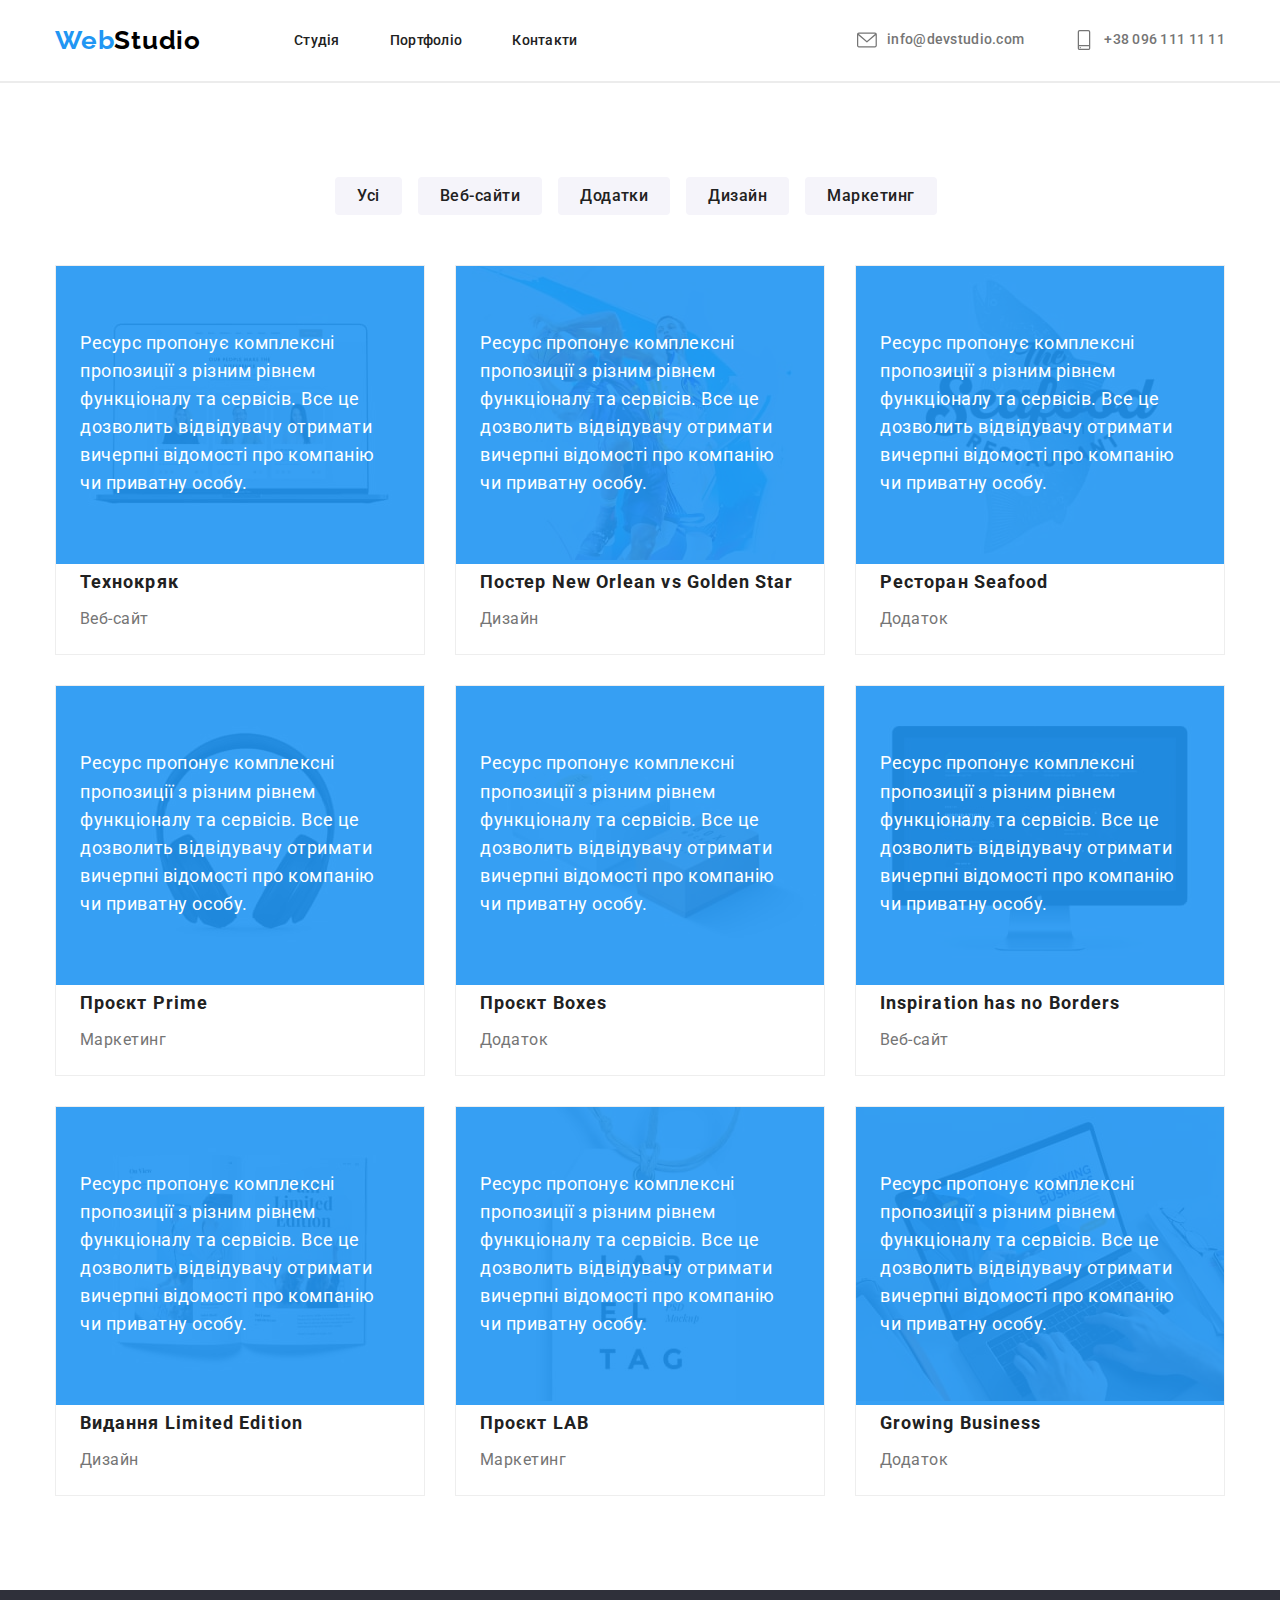
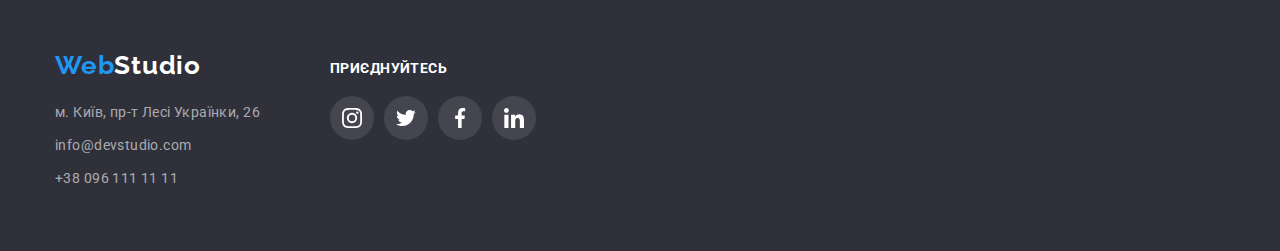
==== portfolio.html @ e2b95a41 "Опрацювання п'ятого модулю" ====
<!DOCTYPE html>
<html lang="uk">
  <head>
    <meta charset="UTF-8" />
    <meta http-equiv="X-UA-Compatible" content="IE=edge" />
    <meta name="viewport" content="width=device-width, initial-scale=1.0" />
    <title>Document</title>
    <link
      href="https://fonts.googleapis.com/css2?family=Raleway:wght@700&family=Roboto:wght@400;500;700;900&display=swap"
      rel="stylesheet"
    />
    <link
      rel="stylesheet"
      href="https://cdnjs.cloudflare.com/ajax/libs/modern-normalize/1.1.0/modern-normalize.min.css"
    />
    <link rel="stylesheet" href="./css/styles.css" />
  </head>
  <body>
    <header class="header">
      <div class="container main-nav">
        <!-- Назва компанії. Перехід на головну сторінку сайту -->
        <a href="./index.html" class="logo">Web<span class="black">Studio</span></a>

        <!-- Перехід на інші сторінки сайту -->
        <nav class="site-nav">
          <ul class="navigation">
            <li class="page"><a href="./index.html" class="link">Студія</a></li>
            <li class="page"><a href="#" class="link">Портфоліо</a></li>
            <li class="page"><a href="#" class="link">Контакти</a></li>
          </ul>
        </nav>
        <!-- Перехід на сторінки сайту з формою для листування та з'єднання скайпом -->
        <ul class="contact">
          <li class="data">
            <a href="mailto:info@devstudio.com" class="contact-link">
              <svg class="icon" width="16" height="12">
                <use href="./images/icons2.svg#icon-envelope"></use></svg>info@devstudio.com</a>
          </li>
          <li class="data">
            <a href="tel:+380961111111" class="contact-link">
              <svg class="icon" width="10" height="16">
                <use href="./images/icons2.svg#icon-smartphone"></use></svg>+38 096 111 11 11</a></li>
          </ul>
      </div>
    </header>
    <!-- Унікальний контент сторінки Портфоліо-->
    <main class="main">
      <section class="section">
        <div class="container">
          <h1 class="block">Наші проекти</h1>
          <!--Кнопки сортування реалізованих проектів -->
          <ul class="btn">
            <li class="sort"><button type="button">Усі</button></li>
            <li class="sort"><button type="button">Веб-сайти</button></li>
            <li class="sort"><button type="button">Додатки</button></li>
            <li class="sort"><button type="button">Дизайн</button></li>
            <li class="sort"><button type="button">Маркетинг</button></li>
          </ul>
          <!-- Реалізовані проекти компанії-->
          <ul class="projects">
            <li class="example">

              <div class="example-card">
              <a href="#" target="_blank" rel="noopener noreferrer" class="link"
                ><img
                  src="./images/teh.jpg"
                  alt="Сторінка сайту на дисплеї комп'ютеру"
                  width="370"/>

                  <p class="text-desc">Ресурс пропонує комплексні пропозиції з різним рівнем функціоналу та сервісів. Все це дозволить відвідувачу отримати вичерпні відомості про компанію чи приватну особу.</p>
                </div>
                <h2 class="projects-title">Технокряк</h2>
                <p class="projects-text">Веб-сайт</p></a
              >
            </li>
            <li class="example">
              <div class="example-card">
              <a href="#" target="_blank" rel="noopener noreferrer" class="link"
                ><img src="./images/postrer.jpg" alt="Баскетболисти" width="370" />
                <p class="text-desc">Ресурс пропонує комплексні пропозиції з різним рівнем функціоналу та сервісів. Все це дозволить відвідувачу отримати вичерпні відомості про компанію чи приватну особу.</p> 

              </div>
                <h2 class="projects-title">Постер New Orlean vs Golden Star</h2>
                <p class="projects-text">Дизайн</p></a
              >
            </li>
            <li class="example">
              <div class="example-card">
              <a href="#" target="_blank" rel="noopener noreferrer" class="link"></a>
                <img src="./images/restaurant.jpg" alt="Логотип рестарану" width="370" />
                <p class="text-desc">Ресурс пропонує комплексні пропозиції з різним рівнем функціоналу та сервісів. Все це дозволить відвідувачу отримати вичерпні відомості про компанію чи приватну особу.</p>
              </div>
                <h2 class="projects-title">Ресторан Seafood</h2>
                <p class="projects-text">Додаток</p></a
              >
            </li>
            <li class="example">
              <div class="example-card">
              <a href="#" target="_blank" rel="noopener noreferrer" class="link"></a>
                <img src="./images/prime.jpg" alt="Навушники" width="370" />
                <p class="text-desc">Ресурс пропонує комплексні пропозиції з різним рівнем функціоналу та сервісів. Все це дозволить відвідувачу отримати вичерпні відомості про компанію чи приватну особу.</p>
              </div>
                <h2 class="projects-title">Проєкт Prime</h2>
                <p class="projects-text">Маркетинг</p></a
              >
            </li>
            <li class="example">
              <div class="example-card">
              <a href="#" target="_blank" rel="noopener noreferrer" class="link"
                ><img src="./images/boxes.jpg" alt="Дві коробки" width="370" />
                <p class="text-desc">Ресурс пропонує комплексні пропозиції з різним рівнем функціоналу та сервісів. Все це дозволить відвідувачу отримати вичерпні відомості про компанію чи приватну особу.</p>
              </div>  
                <h2 class="projects-title">Проєкт Boxes</h2>
                <p class="projects-text">Додаток</p></a
              >
            </li>
            <li class="example">
              <div class="example-card">
              <a href="#" target="_blank" rel="noopener noreferrer" class="link"
                ><img src="./images/inspir.jpg" alt="Монітор" width="370" />
                <p class="text-desc">Ресурс пропонує комплексні пропозиції з різним рівнем функціоналу та сервісів. Все це дозволить відвідувачу отримати вичерпні відомості про компанію чи приватну особу.</p>
              </div> 
                <h2 class="projects-title">Inspiration has no Borders</h2>
                <p class="projects-text">Веб-сайт</p></a
              >
            </li>
            <li class="example">
              <div class="example-card">
              <a href="#" target="_blank" rel="noopener noreferrer" class="link"></a>
                <img src="./images/edition.jpg" alt="Відкритий журнал з фото" width="370" />
                <p class="text-desc">Ресурс пропонує комплексні пропозиції з різним рівнем функціоналу та сервісів. Все це дозволить відвідувачу отримати вичерпні відомості про компанію чи приватну особу.</p>
              </div> 
                <h2 class="projects-title">Видання Limited Edition</h2>
                <p class="projects-text">Дизайн</p></a
              >
            </li>
            <li class="example">
              <div class="example-card">
              <a href="#" target="_blank" rel="noopener noreferrer" class="link"
                ><img src="./images/lab.jpg" alt="Паперова етикетка на мотузці" width="370" />
                <p class="text-desc">Ресурс пропонує комплексні пропозиції з різним рівнем функціоналу та сервісів. Все це дозволить відвідувачу отримати вичерпні відомості про компанію чи приватну особу.</p>
              </div> 
                <h2 class="projects-title">Проєкт LAB</h2>
                <p class="projects-text">Маркетинг</p></a
              >
            </li>
            <li class="example">
              <div class="example-card">
              <a href="#" target="_blank" rel="noopener noreferrer" class="link"
                ><img src="./images/business.jpg" alt="Работа за ноутбуком" width="370" />
                <p class="text-desc">Ресурс пропонує комплексні пропозиції з різним рівнем функціоналу та сервісів. Все це дозволить відвідувачу отримати вичерпні відомості про компанію чи приватну особу.</p>
              </div> 
                <h2 class="projects-title">Growing Business</h2>
                <p class="projects-text">Додаток</p></a
              >
            </li>
          </ul>
        </div>
      </section>
    </main>

    <!-- Контакти -->
    <footer class="footer">
      <div class="container info">
        <div class="box-v2">
          <a href="./index.html" class="logo">Web<span class="white">Studio</span></a>
          <address>
            <ul class="address">
              <li class="point">
                <a
                  href="https://www.google.com/maps/d/viewer?mid=10uSM3H-mIU3GznYo2szRIEphczw&hl=en_US&ll=50.42732700000001%2C30.538092&z=17"
                  target="_blank"
                  rel="noopener noreferrer"
                  class="link-contacts"
                  >м. Київ, пр-т Лесі Українки, 26</a
                >
              </li>
              <li class="point">
                <a href="mailto:info@devstudio.com " class="link-contacts">info@devstudio.com</a>
              </li>
              <li class="point">
                <a href="tel:+380961111111" class="link-contacts">+38 096 111 11 11</a>
              </li>
            </ul>
          </address>
        </div>
        <div class="box-v3">
          <h4 class="social-text">приєднуйтесь</h4>
          <!-- Посилання на соціальні мережи -->
          <ul class="social-footer">
            <li>
              <a class="item-link" href="#" target="_blank" rel="noopener noreferrer"
                ><svg class="link" width="20" height="20">
                  <use href="./images/icons2.svg#icon-instagram"></use>
                </svg>
              </a>
            </li>
            <li>
              <a class="item-link" href="#" target="_blank" rel="noopener noreferrer"
                ><svg class="link" width="20" height="20">
                  <use href="./images/icons2.svg#icon-twitter"></use>
                </svg>
              </a>
            </li>
            <li>
              <a class="item-link" href="#" target="_blank" rel="noopener noreferrer"
                ><svg class="link" width="20" height="20">
                  <use href="./images/icons2.svg#icon-facebook"></use>
                </svg>
              </a>
            </li>
            <li>
              <a class="item-link" href="#" target="_blank" rel="noopener noreferrer"
                ><svg class="link" width="20" height="20">
                  <use href="./images/icons2.svg#icon-linkedin-1"></use>
                </svg>
              </a>
            </li>
          </ul>
        </div>
      </div>
    </footer>
  </body>
</html>
---- css/styles.css ----
:root {
  --primary-text-color: #212121;
  --secondary-text-color: #757575;
  --white-text-color: #ffffff;
  --accent-text-color: #2196f3;
  --main-background-color: #ffffff;
  --dark-background-color: #2f303a;
  --secondary-background-color: #f5f4fa;
  --borde-line-color: #ececec;
  --icon-color: #757575;
}
body {
  margin: 0 auto;
  color: var(--primary-text-color);
  background-color: var(--main-background-color);
  font-family: Roboto, sans-serif;
}
ul {
  list-style-type: none;
}
a {
  text-decoration: none;
}
h1,
h2,
h3,
ul,
p {
  margin: 0;
  padding: 0;
}
.section {
  padding-top: 94px;
  padding-bottom: 94px;
}
.container {
  max-width: 1200px;
  width: 100%;
  padding-right: 15px;
  padding-left: 15px;
  margin: 0 auto;
}
/*Header*/
.header {
  /* background-color: var(--main-background-color); */
  border-bottom: 2px solid var(--borde-line-color);

}
.main-nav {
  display: flex;
  align-items: center;
  /* border-bottom: 2px solid var(--borde-line-color); */
}
/* Logo */
.logo {
  font-family: 'Raleway';
  font-style: normal;
  font-weight: 700;
  font-size: 26px;
  line-height: 1.19;
  letter-spacing: 0.03em;
  text-decoration: none;
  color: var(--accent-text-color);
}
.main-nav .logo {
  padding: 25px 93px 25px 0;
}
.logo .black {
  color: #000000;
}
/* Site-nav */
.navigation {
  display: flex;
  justify-content: center;
}

/* Підкреслення сторінки при наведенні */
.navigation .link {
  position: relative;
  display: flex;
  justify-content: center;
  padding-top: 32px;
  padding-bottom: 31px;
  font-weight: 500;
  font-size: 14px;
  line-height: 1.14;
  letter-spacing: 0.02em;
  color: var(--primary-text-color);
  transition: color 250ms cubic-bezier(0.4, 0, 0.2, 1);
}
.navigation .link::after {
  content: "";
  position: absolute;
  display: flex;
  justify-content: center;
  left: 0;
  bottom: 0;
  width: 0;
  height: 4px;
  background-color: #2196f3;
  /* opacity: 0; */
  transition: opacity 250ms cubic-bezier(0.4, 0, 0.2, 1);
}
.navigation .link:hover:after,
.navigation .link:focus:after,
.navigation .link:current:after {
    /* opacity: 1; */
width: 100%;
}

.contact .contact-link {
  display: flex;
  align-items: center;
  font-weight: 500;
  font-size: 14px;
  line-height: 1.14;
  letter-spacing: 0.02em;
  color: var(--secondary-text-color);
  transition: color 250ms cubic-bezier(0.4, 0, 0.2, 1);
}
.navigation .page:not(:last-child),
.contact .data:not(:last-child) {
  margin-right: 50px;
}
.site-nav .link:hover,
.site-nav .link:focus,
.contact-link:hover,
.contact-link:focus {
color: var(--accent-text-color);
}

/*  Перехід на сторінки сайту з формою для листування та з'єднання скайпом*/
.contact {
  display: flex;
  margin-left: auto;
  justify-content: center;
  align-items: center;
}
/* .contact-link {
  display: flex;
  align-items: center;

} */
.data .icon {
  margin: 0;
  width: 20px;
  height: 20px;
  margin-right: 10px;
  fill: currentColor;
  transition: color 250ms cubic-bezier(0.4, 0, 0.2, 1);
  
}
.data .icon:hover,
.data .icon:focus {
  fill: var(--accent-text-color);
}
/* Банер */
.banner {
  padding: 200px 0px;
  align-content: center;
  background-color: var(--dark-background-color);
  background-position: center;
  background-repeat: no-repeat;
  background-size: cover;
  background-image: linear-gradient(to right, rgba(47, 48, 58, 0.4), rgba(47, 48, 58, 0.4)), url(../images/overlay.jpg);
}
.banner-text {
  margin-bottom: 30px;
  color: var(--white-text-color);
  font-weight: 900;
  font-size: 44px;
  line-height: 1.36;
  text-align: center;
  letter-spacing: 0.06em;
  text-transform: uppercase;
}
/* Кнопка замовлення */
.banner .order {
  justify-content: center;
  border-radius: 4px;
  width: 216px;
  margin: 0 auto;
  padding: 10px 0;
  display: block;
  text-align: center;
  font-weight: 700;
  font-size: 16px;
  line-height: 1.88;
  letter-spacing: 0.06em;
  border: none;
  color: var(--white-text-color);
  background-color: var(--accent-text-color);
  /* box-shadow: 0px 4px 4px rgba(0, 0, 0, 0.15); */
}
/* Модальне вікно */
.backdrop {
  position: fixed;
  top: 0;
  left: 0;
  width: 100%;
  height: 100%;
  background-color: rgba(0, 0, 0, 0.2);;
}
.backdrop.is-hidden {
  opacity: 0;
  pointer-events: none;
  /* visibility: ; */
}
.modal {
  position: absolute;
  top: 50%;
  left: 50%;
  transform: translate(-50%, -50%);
 /* display: block; */
    min-width: 528px;
  min-height: 581px;
  padding: 40px;
  overflow: auto;
  background-color: var(--main-background-color);
  box-shadow: 0px 4px 4px rgba(0, 0, 0, 0.15);
  border-radius: 4px;
}
.close-btn {
  position: absolute;
  top: 8px;
  right: 8px;
  width: 30px;
  height: 30px;
  background: var(--main-background-color);
  border: 1px solid rgba(0, 0, 0, 0.1);
  border-radius: 50%;
}
.close-btn::before {
  content: "";
  position: absolute;
  width: 30px ;
  height:30px;
  background-image: url() ;
}
/* Секція переваг */

/* Ховаємо заголовок */
.block-title {
  display: none;
}
/* Для зоголовків одного типу сторінки */
.text-title {
  margin-bottom: 50px;
  color: var(--primary-text-color);
  font-weight: 700;
  font-size: 36px;
  line-height: 1.17;
  text-align: center;
  letter-spacing: 0.03em;
}
.proces {
  display: flex;
  justify-content: space-between;
}
.list {
  display: flex;
  justify-content: space-between;
  margin-bottom: 94px;
}
.list .card {
  min-width: 270px;
  margin-right: 30px;
  text-align: start;
}
.list .card:last-child {
  margin-right: 0;
}
/* Стилізуємо фото процесу роботи */
.proces .photo {
  display: block;
  position: relative;
  margin-right: 30px;
}
.proces .text-proces {
  position: absolute;
  display: inline-block;
  z-index: 2;
  /* align-items: center; */
  /* justify-content: center; */
  left: 0;
  bottom: 0;
  padding: 27px 10px;
  width: 370px;
  /* width: 100%;
  height: 70px; */
  font-weight: 700;
font-size: 14px;
line-height: 1.14;
text-align: center;
letter-spacing: 0.03em;
text-transform: uppercase;
color: var(--white-text-color);
background-color: rgba(47, 48, 58, 0.8);;


}
.proces .photo:last-child {
  margin-right: 0;
}
.card .box {
  display: flex;
  width: 270px;
  height: 120px;
  margin-bottom: 30px;
  background-color: var(--secondary-background-color);
  background-size: contain;
  justify-content: center;
  align-items: center;
}
.advantage {
  margin-top: 0;
  margin-bottom: 10px;
  color: var(--primary-text-color);
  font-weight: 700;
  font-size: 14px;
  line-height: 1.14;
  letter-spacing: 0.03em;
}
.text {
  margin-top: 0;
  font-size: 14px;
  line-height: 1.71;
  letter-spacing: 0.03em;
  color: var(--secondary-text-color);
}
/* Секція команди */
.team-board {
  background-color: var(--secondary-background-color);
}
.team-card {
  display: flex;
  justify-content: space-between;
  gap: 30px;
}
.team-card .file {
  max-width: 270px;
  text-align: center;
  background-color: var(--main-background-color);
  box-shadow: 0px 1px 3px rgba(0, 0, 0, 0.12), 0px 1px 1px rgba(0, 0, 0, 0.14),
    0px 2px 1px rgba(0, 0, 0, 0.2);
  border-radius: 0px 0px 4px 4px;
}
.name {
  margin-bottom: 10px;
  color: var(--primary-text-color);
  font-weight: 500;
  font-size: 16px;
  line-height: 1.19;
  letter-spacing: 0.03em;
}
.career {
  margin-top: 0;
  margin-bottom: 30px;
  color: var(--secondary-text-color);
  font-weight: 400;
  font-size: 16px;
  line-height: 1.19;
  letter-spacing: 0.03em;
}
.team-photo {
  margin-bottom: 30px;
}
/* <!-- Посилання на соціальні мережи --> */
.social {
  display: flex;
  justify-content: center;
  align-items: center;
  margin-right: 32px;
  margin-bottom: 30px;
  margin-left: 32px;
  width: 206px;
  height: 44px;
  gap: 10px;
}
.social .item-link {
  display: flex;
  align-items: center;
  justify-content: center;
  width: 44px;
  height: 44px;
  border-radius: 50%;
  fill: var(--icon-color);
  transition: fill 250ms cubic-bezier(0.4, 0, 0.2, 1);
  transition: background-color 250ms cubic-bezier(0.4, 0, 0.2, 1);
}
.social .item-link:hover,
.social .item-link:focus {
  fill: var(--main-background-color);
  background-color: var(--accent-text-color);
}
/* Логотипи компаній постійних клієнтів  */
.clients {
  display: flex;
  justify-content: space-between;
  gap: 30px;
  flex-wrap: wrap;
}
.clients .logo-link {
  display: flex;
  align-items: center;
  justify-content: center;
  width: 170px;
  height: 92px;
  left: 1015px;
  top: 2490px;
  fill: var(--icon-color);
  border: 1px solid #afb1b8;
  border-radius: 4px;
  transition: fill 250ms cubic-bezier(0.4, 0, 0.2, 1);
}
.clients .logo-link:hover,
.clients .logo-link:focus {
  fill: var(--accent-text-color);
}

/* Сторінка Портфоліо */
/* Ховаємо заголовок */
.block {
  display: none;
}

/* Блок сортувальних кнопок */
.btn {
  display: flex;
  justify-content: center;
}
.btn .sort {
  margin-right: 8px;
}
.btn .sort:last-child {
  margin-right: 0px;
}
.btn button {
  padding: 6px 22px;
  border-radius: 4px;
  border-style: none;
  margin-right: 8px;
  margin-bottom: 50px;
  font-weight: 500;
  font-size: 16px;
  line-height: 1.63;
  letter-spacing: 0.03em;
  border: none;
  color: var(--title-text-color);
  background-color: var(--secondary-background-color);
  transition: color 250ms cubic-bezier(0.4, 0, 0.2, 1);
  transition: background-color 250ms cubic-bezier(0.4, 0, 0.2, 1);
}
.btn button:hover,
.btn button:focus {
  color: var(--white-text-color);
  background-color: var(--accent-text-color);
}
/* Реалізовані проекти компанії */
.projects {
  display: flex;
  flex-wrap: wrap;
  justify-content: center;
}
.projects .example {
  width: 370px;
  margin-right: 30px;
  margin-bottom: 30px;
  text-align: left;
  background: var(--main-background-color);
  border: 1px solid #eeeeee;
  transition: box-shadow 250ms cubic-bezier(0.4, 0, 0.2, 1);
}
.projects .example:hover {
  box-shadow: 0px 1px 1px rgba(0, 0, 0, 0.12), 0px 4px 4px rgba(0, 0, 0, 0.06),
    1px 4px 6px rgba(0, 0, 0, 0.16);
}
.projects .example:nth-child(3n) {
  margin-right: 0px;
}
.projects .example:nth-last-child(-n + 3) {
  margin-bottom: 0px;
}
.projects-title {
  margin-top: 0;
  margin-bottom: 4px;
  padding-left: 24px;
  color: var(--primary-text-color);
  font-weight: 700;
  font-size: 18px;
  line-height: 2;
  letter-spacing: 0.06em;
}
.projects-text {
  margin-bottom: 20px;
  padding-left: 24px;
  font-size: 16px;
  line-height: 1.88;
  letter-spacing: 0.03em;
  color: var(--secondary-text-color);
}
.projects .link:hover,
.projects .link:focus {
  color: var(--accent-text-color);
}
.example-card {
  position: relative;
  display: block;
  overflow: hidden;
}

.text-desc {
position: absolute;
width: 100%;
height: 100%;
top: 0;
left: 0;
padding: 63px 24px;
font-size: 18px;
line-height: 1.56;
letter-spacing: 0.03em;
color: var(--white-text-color);
background-color: rgba(33, 150, 243, 0.9);
transform: translateY(0);
overflow: auto;
transition: transform 250ms cubic-bezier(0.4, 0, 0.2, 1);
}

.text-desc:hover {
  transform: translateY(100%);}



/* Footer */
.footer {
  display: flex;
  align-items: center;
  margin-right: auto;
  padding-top: 60px;
  padding-bottom: 60px;
  background-color: var(--dark-background-color);
}
.footer .info {
  display: flex;
  margin-right: auto;
  gap: 70px;
}
.footer .logo {
  display: block;
  margin-bottom: 20px;
}
.white {
  color: var(--white-text-color);
}
.address .point {
  margin-bottom: 9px;
}
.address .point:last-child {
  margin-bottom: 0px;
}
.link-contacts {
  display: block;
  font-size: 14px;
  line-height: 1.71;
  letter-spacing: 0.03em;
  text-decoration: none;
  font-style: normal;
  color: rgba(255, 255, 255, 0.6);
  transition: color 250ms cubic-bezier(0.4, 0, 0.2, 1);
}
.adress .link:hover,
.adress .link:focus,
.link-contacts:hover,
.link-contacts:focus {
  color: var(--accent-text-color);
}

.box-v3 {
  display: block;
  padding-top: 11px;
}
.social-footer {
  display: flex;
  justify-content: center;
  align-items: flex-end;
  gap: 10px;
}
.social-text {
  margin-top: 0;
  margin-right: 0;
  /* margin-bottom: ; */
  font-weight: 700;
  font-size: 14px;
  line-height: 1.14;
  letter-spacing: 0.03em;
  text-transform: uppercase;
  color: var(--main-background-color);
}
.social-footer .item-link {
  display: flex;
  align-items: center;
  justify-content: center;
  width: 44px;
  height: 44px;
  border-radius: 50%;
  fill: var(--white-text-color);
  background: rgba(255, 255, 255, 0.1);
  transition: fill 250ms cubic-bezier(0.4, 0, 0.2, 1);
  transition: background-color 250ms cubic-bezier(0.4, 0, 0.2, 1);
}
.social-footer .item-link:hover,
.social-footer .item-link:focus {
  fill: var(--main-background-color);
  background-color: var(--accent-text-color);
}

/* Кольорова гама */
/*Основний колір тексту #212121*/
/*Вторинний колір тексту #757575 */
/*Cвітлий колір тексту #FFFFFF */
/* Колір лого #2196F3,#000000*/
/* Колір кнопок #F5F4FA/
/* Колір акценту #2196F3 /
/* Колір сторінки #FFFFFF*/
/* Колір банеру та футеру #2F303A/
/* Колір секції команди #F5F4FA;/
/* Колір контактів футеру rgba(255, 255, 255, 0.6); */
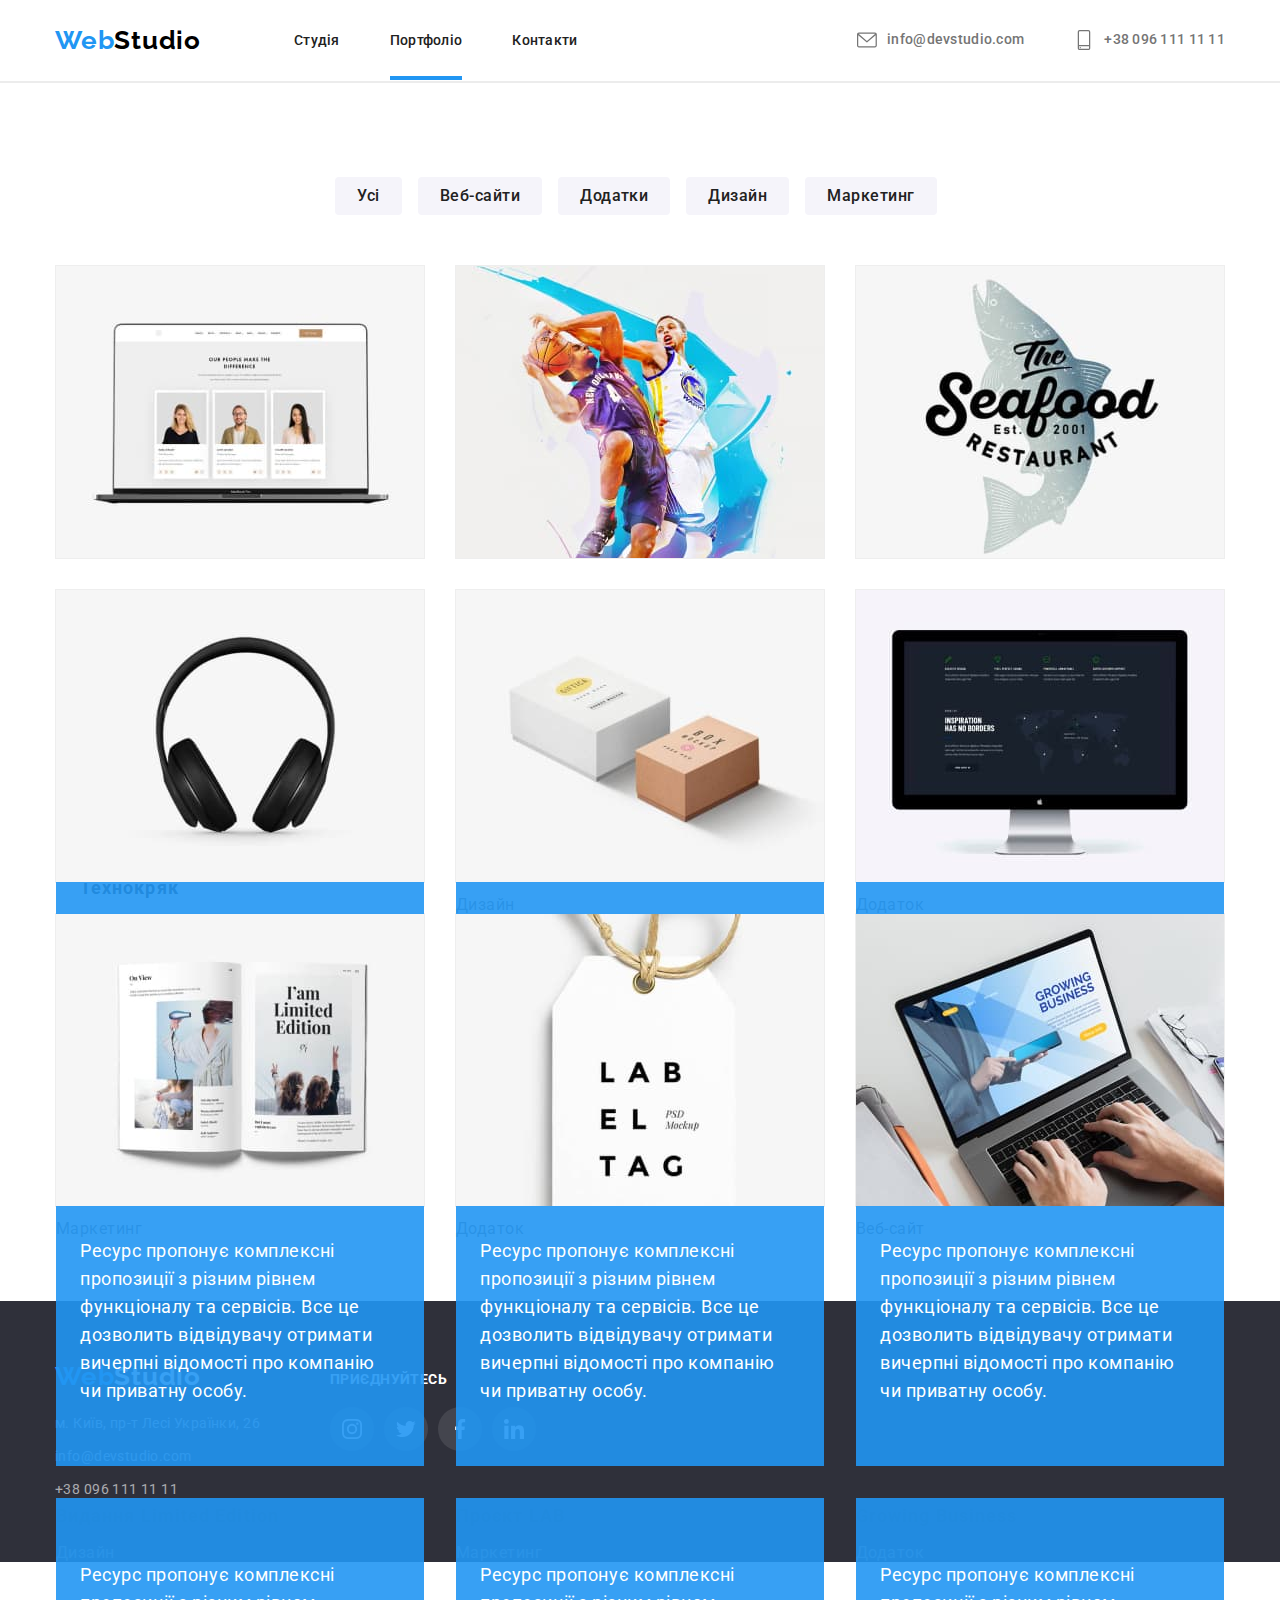
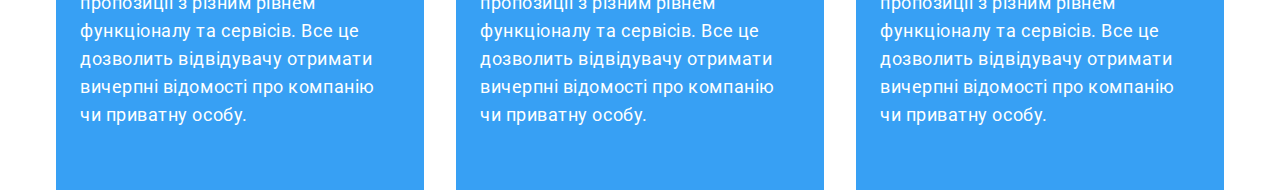
==== commit 112ead23: "Міняю структуру сітки проектів" ====
--- a/portfolio.html
+++ b/portfolio.html
@@ -1,224 +1,237 @@
 <!DOCTYPE html>
 <html lang="uk">
-  <head>
-    <meta charset="UTF-8" />
-    <meta http-equiv="X-UA-Compatible" content="IE=edge" />
-    <meta name="viewport" content="width=device-width, initial-scale=1.0" />
-    <title>Document</title>
-    <link
-      href="https://fonts.googleapis.com/css2?family=Raleway:wght@700&family=Roboto:wght@400;500;700;900&display=swap"
-      rel="stylesheet"
-    />
-    <link
-      rel="stylesheet"
-      href="https://cdnjs.cloudflare.com/ajax/libs/modern-normalize/1.1.0/modern-normalize.min.css"
-    />
-    <link rel="stylesheet" href="./css/styles.css" />
-  </head>
-  <body>
-    <header class="header">
-      <div class="container main-nav">
-        <!-- Назва компанії. Перехід на головну сторінку сайту -->
-        <a href="./index.html" class="logo">Web<span class="black">Studio</span></a>
-
-        <!-- Перехід на інші сторінки сайту -->
-        <nav class="site-nav">
-          <ul class="navigation">
-            <li class="page"><a href="./index.html" class="link">Студія</a></li>
-            <li class="page"><a href="#" class="link">Портфоліо</a></li>
-            <li class="page"><a href="#" class="link">Контакти</a></li>
-          </ul>
-        </nav>
-        <!-- Перехід на сторінки сайту з формою для листування та з'єднання скайпом -->
-        <ul class="contact">
-          <li class="data">
-            <a href="mailto:info@devstudio.com" class="contact-link">
-              <svg class="icon" width="16" height="12">
-                <use href="./images/icons2.svg#icon-envelope"></use></svg>info@devstudio.com</a>
-          </li>
-          <li class="data">
-            <a href="tel:+380961111111" class="contact-link">
-              <svg class="icon" width="10" height="16">
-                <use href="./images/icons2.svg#icon-smartphone"></use></svg>+38 096 111 11 11</a></li>
-          </ul>
+
+<head>
+  <meta charset="UTF-8" />
+  <meta http-equiv="X-UA-Compatible" content="IE=edge" />
+  <meta name="viewport" content="width=device-width, initial-scale=1.0" />
+  <title>Document</title>
+  <link href="https://fonts.googleapis.com/css2?family=Raleway:wght@700&family=Roboto:wght@400;500;700;900&display=swap"
+    rel="stylesheet" />
+  <link rel="stylesheet"
+    href="https://cdnjs.cloudflare.com/ajax/libs/modern-normalize/1.1.0/modern-normalize.min.css" />
+  <link rel="stylesheet" href="./css/styles.css" />
+</head>
+
+<body>
+  <header class="header">
+    <div class="container main-nav">
+      <!-- Назва компанії. Перехід на головну сторінку сайту -->
+      <a href="./index.html" class="logo">Web<span class="black">Studio</span></a>
+
+      <!-- Перехід на інші сторінки сайту -->
+      <nav class="site-nav">
+        <ul class="navigation">
+          <li class="page"><a href="./index.html" class="link">Студія</a></li>
+          <li class="page"><a href="#" class="link current">Портфоліо</a></li>
+          <li class="page"><a href="#" class="link">Контакти</a></li>
+        </ul>
+      </nav>
+      <!-- Перехід на сторінки сайту з формою для листування та з'єднання скайпом -->
+      <ul class="contact">
+        <li class="data">
+          <a href="mailto:info@devstudio.com" class="contact-link">
+            <svg class="icon" width="16" height="12">
+              <use href="./images/icons2.svg#icon-envelope"></use>
+            </svg>info@devstudio.com</a>
+        </li>
+        <li class="data">
+          <a href="tel:+380961111111" class="contact-link">
+            <svg class="icon" width="10" height="16">
+              <use href="./images/icons2.svg#icon-smartphone"></use>
+            </svg>+38 096 111 11 11</a>
+        </li>
+      </ul>
+    </div>
+  </header>
+  <!-- Унікальний контент сторінки Портфоліо-->
+  <main class="main">
+    <section class="section">
+      <div class="container">
+        <h1 class="block">Наші проекти</h1>
+        <!--Кнопки сортування реалізованих проектів -->
+        <ul class="btn">
+          <li class="sort"><button type="button">Усі</button></li>
+          <li class="sort"><button type="button">Веб-сайти</button></li>
+          <li class="sort"><button type="button">Додатки</button></li>
+          <li class="sort"><button type="button">Дизайн</button></li>
+          <li class="sort"><button type="button">Маркетинг</button></li>
+        </ul>
+        <!-- Реалізовані проекти компанії-->
+        <ul class="projects">
+          <li class="example">
+            <a href="#" target="_blank" rel="noopener noreferrer" class="projects-link"><img src="./images/teh.jpg"
+                alt="Сторінка сайту на дисплеї комп'ютеру" width="370" /></a>
+            <p class="text-project">Ресурс пропонує комплексні пропозиції з різним рівнем функціоналу та сервісів. Все
+              це
+              дозволить відвідувачу отримати вичерпні відомості про компанію чи приватну особу.</p>
+            <div class="projects-desc">
+              <h2 class="projects-title">Технокряк</h2>
+              <p class="projects-text">Веб-сайт</p>
+            </div>
+          </li>
+
+          <li class="example">
+            <a href="#" target="_blank" rel="noopener noreferrer" class="projects-link"><img src="./images/postrer.jpg"
+                alt="Баскетболисти" width="370" /></a>
+            <p class="text-project">Ресурс пропонує комплексні пропозиції з різним рівнем функціоналу та сервісів. Все
+              це
+              дозволить відвідувачу отримати вичерпні відомості про компанію чи приватну особу.</p>
+            <div class="desc">
+              <h2 class="projects-title">Постер New Orlean vs Golden Star</h2>
+              <p class="projects-text">Дизайн</p>
+            </div>
+          </li>
+
+          <li class="example">
+            <!-- <div class="example-card"> -->
+            <a href="#" target="_blank" rel="noopener noreferrer" class="projects-link">
+              <img src="./images/restaurant.jpg" alt="Логотип рестарану" width="370" /></a>
+            <p class="text-project">Ресурс пропонує комплексні пропозиції з різним рівнем функціоналу та сервісів. Все
+              це
+              дозволить відвідувачу отримати вичерпні відомості про компанію чи приватну особу.</p>
+            <div class="desc">
+              <h2 class="projects-title">Ресторан Seafood</h2>
+              <p class="projects-text">Додаток</p>
+            </div>
+          </li>
+
+          <li class="example">
+
+            <a href="#" target="_blank" rel="noopener noreferrer" class="projects-link">
+              <img src="./images/prime.jpg" alt="Навушники" width="370" /></a>
+            <p class="text-project">Ресурс пропонує комплексні пропозиції з різним рівнем функціоналу та сервісів. Все
+              це
+              дозволить відвідувачу отримати вичерпні відомості про компанію чи приватну особу.</p>
+            <div class="desc">
+              <h2 class="projects-title">Проєкт Prime</h2>
+              <p class="projects-text">Маркетинг</p>
+            </div>
+          </li>
+
+          <li class="example">
+            <a href="#" target="_blank" rel="noopener noreferrer" class="projects-link"><img src="./images/boxes.jpg"
+                alt="Дві коробки" width="370" /></a>
+            <p class="text-project">Ресурс пропонує комплексні пропозиції з різним рівнем функціоналу та сервісів. Все
+              це
+              дозволить відвідувачу отримати вичерпні відомості про компанію чи приватну особу.</p>
+            <div class="desc">
+              <h2 class="projects-title">Проєкт Boxes</h2>
+              <p class="projects-text">Додаток</p>
+            </div>
+          </li>
+
+          <li class="example">
+            <a href="#" target="_blank" rel="noopener noreferrer" class="projects-link"><img src="./images/inspir.jpg"
+                alt="Монітор" width="370" /></a>
+            <p class="text-project">Ресурс пропонує комплексні пропозиції з різним рівнем функціоналу та сервісів. Все
+              це
+              дозволить відвідувачу отримати вичерпні відомості про компанію чи приватну особу.</p>
+            <div class="desc">
+              <h2 class="projects-title">Inspiration has no Borders</h2>
+              <p class="projects-text">Веб-сайт</p>
+            </div>
+          </li>
+
+          <li class="example">
+
+            <a href="#" target="_blank" rel="noopener noreferrer" class="projects-link">
+              <img src="./images/edition.jpg" alt="Відкритий журнал з фото" width="370" /></a>
+            <p class="text-project">Ресурс пропонує комплексні пропозиції з різним рівнем функціоналу та сервісів. Все
+              це
+              дозволить відвідувачу отримати вичерпні відомості про компанію чи приватну особу.</p>
+            <div class="desc">
+              <h2 class="projects-title">Видання Limited Edition</h2>
+              <p class="projects-text">Дизайн</p>
+            </div>
+          </li>
+
+          <li class="example">
+
+            <a href="#" target="_blank" rel="noopener noreferrer" class="projects-link"><img src="./images/lab.jpg"
+                alt="Паперова етикетка на мотузці" width="370" /></a>
+            <p class="text-project">Ресурс пропонує комплексні пропозиції з різним рівнем функціоналу та сервісів. Все
+              це
+              дозволить відвідувачу отримати вичерпні відомості про компанію чи приватну особу.</p>
+            <div class="desc">
+              <h2 class="projects-title">Проєкт LAB</h2>
+              <p class="projects-text">Маркетинг</p>
+            </div>
+          </li>
+
+          <li class="example">
+            <a href="#" target="_blank" rel="noopener noreferrer" class="projects-link"><img src="./images/business.jpg"
+                alt="Работа за ноутбуком" width="370" /></a>
+            <p class="text-project">Ресурс пропонує комплексні пропозиції з різним рівнем функціоналу та сервісів. Все
+              це
+              дозволить відвідувачу отримати вичерпні відомості про компанію чи приватну особу.</p>
+            <div class="desc">
+              <h2 class="projects-title">Growing Business</h2>
+              <p class="projects-text">Додаток</p>
+            </div>
+          </li>
+
+        </ul>
       </div>
-    </header>
-    <!-- Унікальний контент сторінки Портфоліо-->
-    <main class="main">
-      <section class="section">
-        <div class="container">
-          <h1 class="block">Наші проекти</h1>
-          <!--Кнопки сортування реалізованих проектів -->
-          <ul class="btn">
-            <li class="sort"><button type="button">Усі</button></li>
-            <li class="sort"><button type="button">Веб-сайти</button></li>
-            <li class="sort"><button type="button">Додатки</button></li>
-            <li class="sort"><button type="button">Дизайн</button></li>
-            <li class="sort"><button type="button">Маркетинг</button></li>
-          </ul>
-          <!-- Реалізовані проекти компанії-->
-          <ul class="projects">
-            <li class="example">
-
-              <div class="example-card">
-              <a href="#" target="_blank" rel="noopener noreferrer" class="link"
-                ><img
-                  src="./images/teh.jpg"
-                  alt="Сторінка сайту на дисплеї комп'ютеру"
-                  width="370"/>
-
-                  <p class="text-desc">Ресурс пропонує комплексні пропозиції з різним рівнем функціоналу та сервісів. Все це дозволить відвідувачу отримати вичерпні відомості про компанію чи приватну особу.</p>
-                </div>
-                <h2 class="projects-title">Технокряк</h2>
-                <p class="projects-text">Веб-сайт</p></a
-              >
+    </section>
+  </main>
+
+  <!-- Контакти -->
+  <footer class="footer">
+    <div class="container info">
+      <div class="box-v2">
+        <a href="./index.html" class="logo">Web<span class="white">Studio</span></a>
+        <address>
+          <ul class="address">
+            <li class="point">
+              <a href="https://www.google.com/maps/d/viewer?mid=10uSM3H-mIU3GznYo2szRIEphczw&hl=en_US&ll=50.42732700000001%2C30.538092&z=17"
+                target="_blank" rel="noopener noreferrer" class="link-contacts">м. Київ, пр-т Лесі Українки, 26</a>
             </li>
-            <li class="example">
-              <div class="example-card">
-              <a href="#" target="_blank" rel="noopener noreferrer" class="link"
-                ><img src="./images/postrer.jpg" alt="Баскетболисти" width="370" />
-                <p class="text-desc">Ресурс пропонує комплексні пропозиції з різним рівнем функціоналу та сервісів. Все це дозволить відвідувачу отримати вичерпні відомості про компанію чи приватну особу.</p> 
-
-              </div>
-                <h2 class="projects-title">Постер New Orlean vs Golden Star</h2>
-                <p class="projects-text">Дизайн</p></a
-              >
+            <li class="point">
+              <a href="mailto:info@devstudio.com " class="link-contacts">info@devstudio.com</a>
             </li>
-            <li class="example">
-              <div class="example-card">
-              <a href="#" target="_blank" rel="noopener noreferrer" class="link"></a>
-                <img src="./images/restaurant.jpg" alt="Логотип рестарану" width="370" />
-                <p class="text-desc">Ресурс пропонує комплексні пропозиції з різним рівнем функціоналу та сервісів. Все це дозволить відвідувачу отримати вичерпні відомості про компанію чи приватну особу.</p>
-              </div>
-                <h2 class="projects-title">Ресторан Seafood</h2>
-                <p class="projects-text">Додаток</p></a
-              >
-            </li>
-            <li class="example">
-              <div class="example-card">
-              <a href="#" target="_blank" rel="noopener noreferrer" class="link"></a>
-                <img src="./images/prime.jpg" alt="Навушники" width="370" />
-                <p class="text-desc">Ресурс пропонує комплексні пропозиції з різним рівнем функціоналу та сервісів. Все це дозволить відвідувачу отримати вичерпні відомості про компанію чи приватну особу.</p>
-              </div>
-                <h2 class="projects-title">Проєкт Prime</h2>
-                <p class="projects-text">Маркетинг</p></a
-              >
-            </li>
-            <li class="example">
-              <div class="example-card">
-              <a href="#" target="_blank" rel="noopener noreferrer" class="link"
-                ><img src="./images/boxes.jpg" alt="Дві коробки" width="370" />
-                <p class="text-desc">Ресурс пропонує комплексні пропозиції з різним рівнем функціоналу та сервісів. Все це дозволить відвідувачу отримати вичерпні відомості про компанію чи приватну особу.</p>
-              </div>  
-                <h2 class="projects-title">Проєкт Boxes</h2>
-                <p class="projects-text">Додаток</p></a
-              >
-            </li>
-            <li class="example">
-              <div class="example-card">
-              <a href="#" target="_blank" rel="noopener noreferrer" class="link"
-                ><img src="./images/inspir.jpg" alt="Монітор" width="370" />
-                <p class="text-desc">Ресурс пропонує комплексні пропозиції з різним рівнем функціоналу та сервісів. Все це дозволить відвідувачу отримати вичерпні відомості про компанію чи приватну особу.</p>
-              </div> 
-                <h2 class="projects-title">Inspiration has no Borders</h2>
-                <p class="projects-text">Веб-сайт</p></a
-              >
-            </li>
-            <li class="example">
-              <div class="example-card">
-              <a href="#" target="_blank" rel="noopener noreferrer" class="link"></a>
-                <img src="./images/edition.jpg" alt="Відкритий журнал з фото" width="370" />
-                <p class="text-desc">Ресурс пропонує комплексні пропозиції з різним рівнем функціоналу та сервісів. Все це дозволить відвідувачу отримати вичерпні відомості про компанію чи приватну особу.</p>
-              </div> 
-                <h2 class="projects-title">Видання Limited Edition</h2>
-                <p class="projects-text">Дизайн</p></a
-              >
-            </li>
-            <li class="example">
-              <div class="example-card">
-              <a href="#" target="_blank" rel="noopener noreferrer" class="link"
-                ><img src="./images/lab.jpg" alt="Паперова етикетка на мотузці" width="370" />
-                <p class="text-desc">Ресурс пропонує комплексні пропозиції з різним рівнем функціоналу та сервісів. Все це дозволить відвідувачу отримати вичерпні відомості про компанію чи приватну особу.</p>
-              </div> 
-                <h2 class="projects-title">Проєкт LAB</h2>
-                <p class="projects-text">Маркетинг</p></a
-              >
-            </li>
-            <li class="example">
-              <div class="example-card">
-              <a href="#" target="_blank" rel="noopener noreferrer" class="link"
-                ><img src="./images/business.jpg" alt="Работа за ноутбуком" width="370" />
-                <p class="text-desc">Ресурс пропонує комплексні пропозиції з різним рівнем функціоналу та сервісів. Все це дозволить відвідувачу отримати вичерпні відомості про компанію чи приватну особу.</p>
-              </div> 
-                <h2 class="projects-title">Growing Business</h2>
-                <p class="projects-text">Додаток</p></a
-              >
+            <li class="point">
+              <a href="tel:+380961111111" class="link-contacts">+38 096 111 11 11</a>
             </li>
           </ul>
-        </div>
-      </section>
-    </main>
-
-    <!-- Контакти -->
-    <footer class="footer">
-      <div class="container info">
-        <div class="box-v2">
-          <a href="./index.html" class="logo">Web<span class="white">Studio</span></a>
-          <address>
-            <ul class="address">
-              <li class="point">
-                <a
-                  href="https://www.google.com/maps/d/viewer?mid=10uSM3H-mIU3GznYo2szRIEphczw&hl=en_US&ll=50.42732700000001%2C30.538092&z=17"
-                  target="_blank"
-                  rel="noopener noreferrer"
-                  class="link-contacts"
-                  >м. Київ, пр-т Лесі Українки, 26</a
-                >
-              </li>
-              <li class="point">
-                <a href="mailto:info@devstudio.com " class="link-contacts">info@devstudio.com</a>
-              </li>
-              <li class="point">
-                <a href="tel:+380961111111" class="link-contacts">+38 096 111 11 11</a>
-              </li>
-            </ul>
-          </address>
-        </div>
-        <div class="box-v3">
-          <h4 class="social-text">приєднуйтесь</h4>
-          <!-- Посилання на соціальні мережи -->
-          <ul class="social-footer">
-            <li>
-              <a class="item-link" href="#" target="_blank" rel="noopener noreferrer"
-                ><svg class="link" width="20" height="20">
-                  <use href="./images/icons2.svg#icon-instagram"></use>
-                </svg>
-              </a>
-            </li>
-            <li>
-              <a class="item-link" href="#" target="_blank" rel="noopener noreferrer"
-                ><svg class="link" width="20" height="20">
-                  <use href="./images/icons2.svg#icon-twitter"></use>
-                </svg>
-              </a>
-            </li>
-            <li>
-              <a class="item-link" href="#" target="_blank" rel="noopener noreferrer"
-                ><svg class="link" width="20" height="20">
-                  <use href="./images/icons2.svg#icon-facebook"></use>
-                </svg>
-              </a>
-            </li>
-            <li>
-              <a class="item-link" href="#" target="_blank" rel="noopener noreferrer"
-                ><svg class="link" width="20" height="20">
-                  <use href="./images/icons2.svg#icon-linkedin-1"></use>
-                </svg>
-              </a>
-            </li>
-          </ul>
-        </div>
+        </address>
       </div>
-    </footer>
-  </body>
-</html>
+      <div class="box-v3">
+        <h4 class="social-text">приєднуйтесь</h4>
+        <!-- Посилання на соціальні мережи -->
+        <ul class="social-footer">
+          <li>
+            <a class="item-link" href="#" target="_blank" rel="noopener noreferrer"><svg class="link" width="20"
+                height="20">
+                <use href="./images/icons2.svg#icon-instagram"></use>
+              </svg>
+            </a>
+          </li>
+          <li>
+            <a class="item-link" href="#" target="_blank" rel="noopener noreferrer"><svg class="link" width="20"
+                height="20">
+                <use href="./images/icons2.svg#icon-twitter"></use>
+              </svg>
+            </a>
+          </li>
+          <li>
+            <a class="item-link" href="#" target="_blank" rel="noopener noreferrer"><svg class="link" width="20"
+                height="20">
+                <use href="./images/icons2.svg#icon-facebook"></use>
+              </svg>
+            </a>
+          </li>
+          <li>
+            <a class="item-link" href="#" target="_blank" rel="noopener noreferrer"><svg class="link" width="20"
+                height="20">
+                <use href="./images/icons2.svg#icon-linkedin-1"></use>
+              </svg>
+            </a>
+          </li>
+        </ul>
+      </div>
+    </div>
+  </footer>
+</body>
+
+</html>--- a/css/styles.css
+++ b/css/styles.css
@@ -86,8 +86,10 @@
   line-height: 1.14;
   letter-spacing: 0.02em;
   color: var(--primary-text-color);
-  transition: color 250ms cubic-bezier(0.4, 0, 0.2, 1);
-}
+  /* transition: color 250ms cubic-bezier(0.4, 0, 0.2, 1); */
+}
+
+
 .navigation .link::after {
   content: "";
   position: absolute;
@@ -95,19 +97,23 @@
   justify-content: center;
   left: 0;
   bottom: 0;
-  width: 0;
+  width: 0%;
   height: 4px;
   background-color: #2196f3;
   /* opacity: 0; */
-  transition: opacity 250ms cubic-bezier(0.4, 0, 0.2, 1);
-}
+  transition: width 250ms cubic-bezier(0.4, 0, 0.2, 1);
+}
+.current:visited:after {
+  background-color: var(--accent-text-color);
+}
+
 .navigation .link:hover:after,
 .navigation .link:focus:after,
-.navigation .link:current:after {
-    /* opacity: 1; */
-width: 100%;
-}
-
+.link.current:after {
+    width: 100%;
+  }
+     
+ 
 .contact .contact-link {
   display: flex;
   align-items: center;
@@ -456,6 +462,9 @@
   color: var(--white-text-color);
   background-color: var(--accent-text-color);
 }
+
+
+
 /* Реалізовані проекти компанії */
 .projects {
   display: flex;
@@ -464,70 +473,79 @@
 }
 .projects .example {
   width: 370px;
+  height: 294px;
   margin-right: 30px;
   margin-bottom: 30px;
   text-align: left;
   background: var(--main-background-color);
   border: 1px solid #eeeeee;
-  transition: box-shadow 250ms cubic-bezier(0.4, 0, 0.2, 1);
-}
+  transition: box-shadow 250ms cubic-bezier(0.4, 0, 0.2, 1);}
+ 
 .projects .example:hover {
   box-shadow: 0px 1px 1px rgba(0, 0, 0, 0.12), 0px 4px 4px rgba(0, 0, 0, 0.06),
     1px 4px 6px rgba(0, 0, 0, 0.16);
+    /* transform: translateY(100%);  */
+   transition: transform 250ms cubic-bezier(0.4, 0, 0.2, 1);
 }
 .projects .example:nth-child(3n) {
   margin-right: 0px;
 }
 .projects .example:nth-last-child(-n + 3) {
   margin-bottom: 0px;
+}
+.projects-desc {
+  width: 370px;
+  height: 110px;
+  padding: 20px 24px;
 }
 .projects-title {
   margin-top: 0;
   margin-bottom: 4px;
-  padding-left: 24px;
-  color: var(--primary-text-color);
   font-weight: 700;
   font-size: 18px;
   line-height: 2;
   letter-spacing: 0.06em;
-}
+  color: var(--primary-text-color);
+}
+
 .projects-text {
-  margin-bottom: 20px;
-  padding-left: 24px;
+  /* margin-bottom: 20px;
+  padding-left: 24px; */
   font-size: 16px;
   line-height: 1.88;
   letter-spacing: 0.03em;
   color: var(--secondary-text-color);
 }
-.projects .link:hover,
-.projects .link:focus {
-  color: var(--accent-text-color);
-}
-.example-card {
+
+.projects-link {
   position: relative;
   display: block;
   overflow: hidden;
-}
-
-.text-desc {
-position: absolute;
-width: 100%;
-height: 100%;
-top: 0;
-left: 0;
-padding: 63px 24px;
-font-size: 18px;
-line-height: 1.56;
-letter-spacing: 0.03em;
-color: var(--white-text-color);
-background-color: rgba(33, 150, 243, 0.9);
-transform: translateY(0);
-overflow: auto;
-transition: transform 250ms cubic-bezier(0.4, 0, 0.2, 1);
-}
-
-.text-desc:hover {
-  transform: translateY(100%);}
+  width: 100%;
+  height: 100%;
+  
+}
+.text-project {
+  width: 100%;
+  height: 100%;
+  top: 0;
+  left: 0;
+  padding: 63px 24px;
+  font-size: 18px;
+  line-height: 1.56;
+  letter-spacing: 0.03em;
+  color: var(--white-text-color);
+  background-color: rgba(33, 150, 243, 0.9);
+  overflow: auto;
+  transform: translateY(100%); 
+  }
+.projects-link:hover,
+.projects-link:focus {
+  color: var(--accent-text-color);
+  transform: translateY(0%); 
+}
+
+
 
 
 
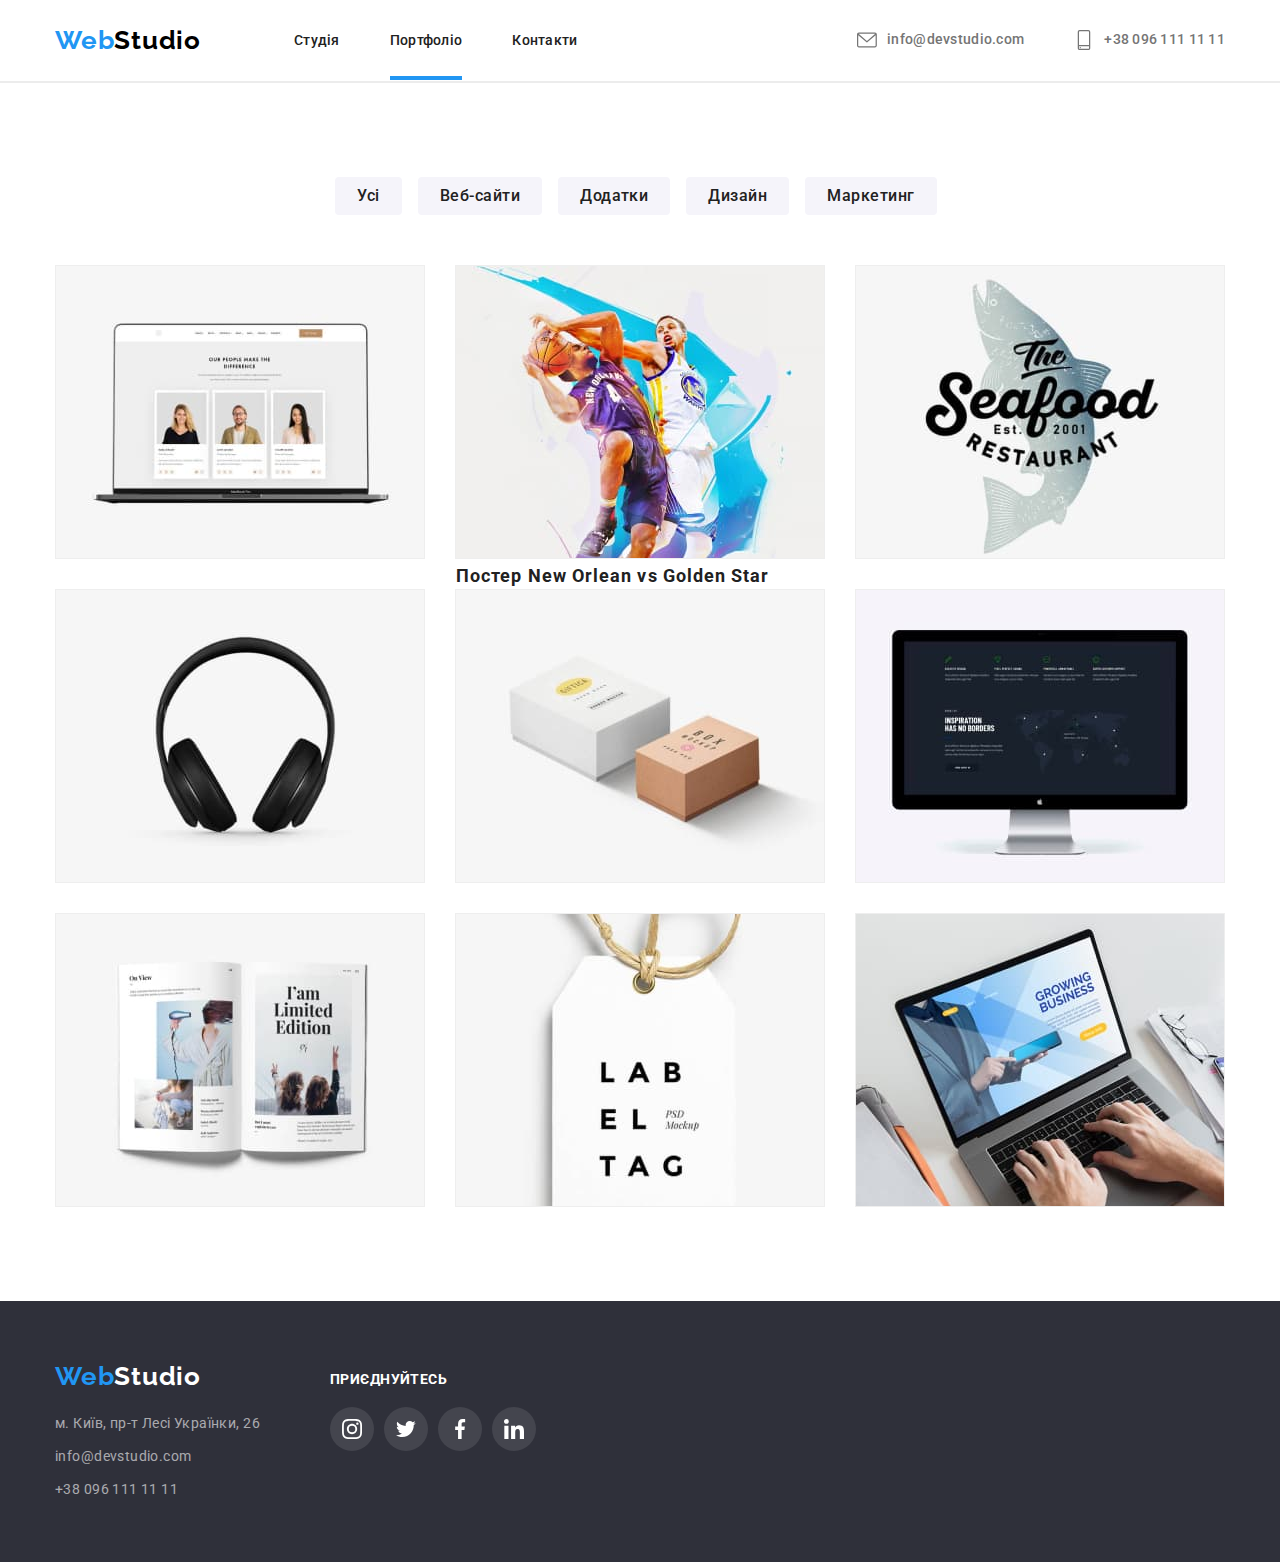
==== commit 8a1ca45a: "Працюю над картками" ====
--- a/portfolio.html
+++ b/portfolio.html
@@ -61,7 +61,7 @@
         <ul class="projects">
           <li class="example">
             <a href="#" target="_blank" rel="noopener noreferrer" class="projects-link"><img src="./images/teh.jpg"
-                alt="Сторінка сайту на дисплеї комп'ютеру" width="370" /></a>
+                alt="Сторінка сайту на дисплеї комп'ютеру" width="370" />
             <p class="text-project">Ресурс пропонує комплексні пропозиції з різним рівнем функціоналу та сервісів. Все
               це
               дозволить відвідувачу отримати вичерпні відомості про компанію чи приватну особу.</p>
@@ -69,24 +69,26 @@
               <h2 class="projects-title">Технокряк</h2>
               <p class="projects-text">Веб-сайт</p>
             </div>
+          </a>
           </li>
 
           <li class="example">
             <a href="#" target="_blank" rel="noopener noreferrer" class="projects-link"><img src="./images/postrer.jpg"
-                alt="Баскетболисти" width="370" /></a>
+                alt="Баскетболисти" width="370" />
             <p class="text-project">Ресурс пропонує комплексні пропозиції з різним рівнем функціоналу та сервісів. Все
               це
               дозволить відвідувачу отримати вичерпні відомості про компанію чи приватну особу.</p>
             <div class="desc">
               <h2 class="projects-title">Постер New Orlean vs Golden Star</h2>
               <p class="projects-text">Дизайн</p>
+            </a>
             </div>
           </li>
 
           <li class="example">
             <!-- <div class="example-card"> -->
             <a href="#" target="_blank" rel="noopener noreferrer" class="projects-link">
-              <img src="./images/restaurant.jpg" alt="Логотип рестарану" width="370" /></a>
+              <img src="./images/restaurant.jpg" alt="Логотип рестарану" width="370" />
             <p class="text-project">Ресурс пропонує комплексні пропозиції з різним рівнем функціоналу та сервісів. Все
               це
               дозволить відвідувачу отримати вичерпні відомості про компанію чи приватну особу.</p>
@@ -94,12 +96,13 @@
               <h2 class="projects-title">Ресторан Seafood</h2>
               <p class="projects-text">Додаток</p>
             </div>
+          </a>
           </li>
 
           <li class="example">
 
             <a href="#" target="_blank" rel="noopener noreferrer" class="projects-link">
-              <img src="./images/prime.jpg" alt="Навушники" width="370" /></a>
+              <img src="./images/prime.jpg" alt="Навушники" width="370" />
             <p class="text-project">Ресурс пропонує комплексні пропозиції з різним рівнем функціоналу та сервісів. Все
               це
               дозволить відвідувачу отримати вичерпні відомості про компанію чи приватну особу.</p>
@@ -107,11 +110,12 @@
               <h2 class="projects-title">Проєкт Prime</h2>
               <p class="projects-text">Маркетинг</p>
             </div>
+          </a>
           </li>
 
           <li class="example">
             <a href="#" target="_blank" rel="noopener noreferrer" class="projects-link"><img src="./images/boxes.jpg"
-                alt="Дві коробки" width="370" /></a>
+                alt="Дві коробки" width="370" />
             <p class="text-project">Ресурс пропонує комплексні пропозиції з різним рівнем функціоналу та сервісів. Все
               це
               дозволить відвідувачу отримати вичерпні відомості про компанію чи приватну особу.</p>
@@ -119,11 +123,12 @@
               <h2 class="projects-title">Проєкт Boxes</h2>
               <p class="projects-text">Додаток</p>
             </div>
+          </a>
           </li>
 
           <li class="example">
             <a href="#" target="_blank" rel="noopener noreferrer" class="projects-link"><img src="./images/inspir.jpg"
-                alt="Монітор" width="370" /></a>
+                alt="Монітор" width="370" />
             <p class="text-project">Ресурс пропонує комплексні пропозиції з різним рівнем функціоналу та сервісів. Все
               це
               дозволить відвідувачу отримати вичерпні відомості про компанію чи приватну особу.</p>
@@ -131,12 +136,13 @@
               <h2 class="projects-title">Inspiration has no Borders</h2>
               <p class="projects-text">Веб-сайт</p>
             </div>
+          </a>
           </li>
 
           <li class="example">
 
             <a href="#" target="_blank" rel="noopener noreferrer" class="projects-link">
-              <img src="./images/edition.jpg" alt="Відкритий журнал з фото" width="370" /></a>
+              <img src="./images/edition.jpg" alt="Відкритий журнал з фото" width="370" />
             <p class="text-project">Ресурс пропонує комплексні пропозиції з різним рівнем функціоналу та сервісів. Все
               це
               дозволить відвідувачу отримати вичерпні відомості про компанію чи приватну особу.</p>
@@ -144,12 +150,13 @@
               <h2 class="projects-title">Видання Limited Edition</h2>
               <p class="projects-text">Дизайн</p>
             </div>
+          </a>
           </li>
 
           <li class="example">
 
             <a href="#" target="_blank" rel="noopener noreferrer" class="projects-link"><img src="./images/lab.jpg"
-                alt="Паперова етикетка на мотузці" width="370" /></a>
+                alt="Паперова етикетка на мотузці" width="370" />
             <p class="text-project">Ресурс пропонує комплексні пропозиції з різним рівнем функціоналу та сервісів. Все
               це
               дозволить відвідувачу отримати вичерпні відомості про компанію чи приватну особу.</p>
@@ -157,11 +164,12 @@
               <h2 class="projects-title">Проєкт LAB</h2>
               <p class="projects-text">Маркетинг</p>
             </div>
+          </a>
           </li>
 
           <li class="example">
             <a href="#" target="_blank" rel="noopener noreferrer" class="projects-link"><img src="./images/business.jpg"
-                alt="Работа за ноутбуком" width="370" /></a>
+                alt="Работа за ноутбуком" width="370" />
             <p class="text-project">Ресурс пропонує комплексні пропозиції з різним рівнем функціоналу та сервісів. Все
               це
               дозволить відвідувачу отримати вичерпні відомості про компанію чи приватну особу.</p>
@@ -169,6 +177,7 @@
               <h2 class="projects-title">Growing Business</h2>
               <p class="projects-text">Додаток</p>
             </div>
+          </a>
           </li>
 
         </ul>
--- a/css/styles.css
+++ b/css/styles.css
@@ -523,9 +523,9 @@
   overflow: hidden;
   width: 100%;
   height: 100%;
-  
 }
 .text-project {
+  position: absolute;
   width: 100%;
   height: 100%;
   top: 0;
@@ -543,6 +543,7 @@
 .projects-link:focus {
   color: var(--accent-text-color);
   transform: translateY(0%); 
+  transition: transform 250ms cubic-bezier(0.4, 0, 0.2, 1);
 }
 
 
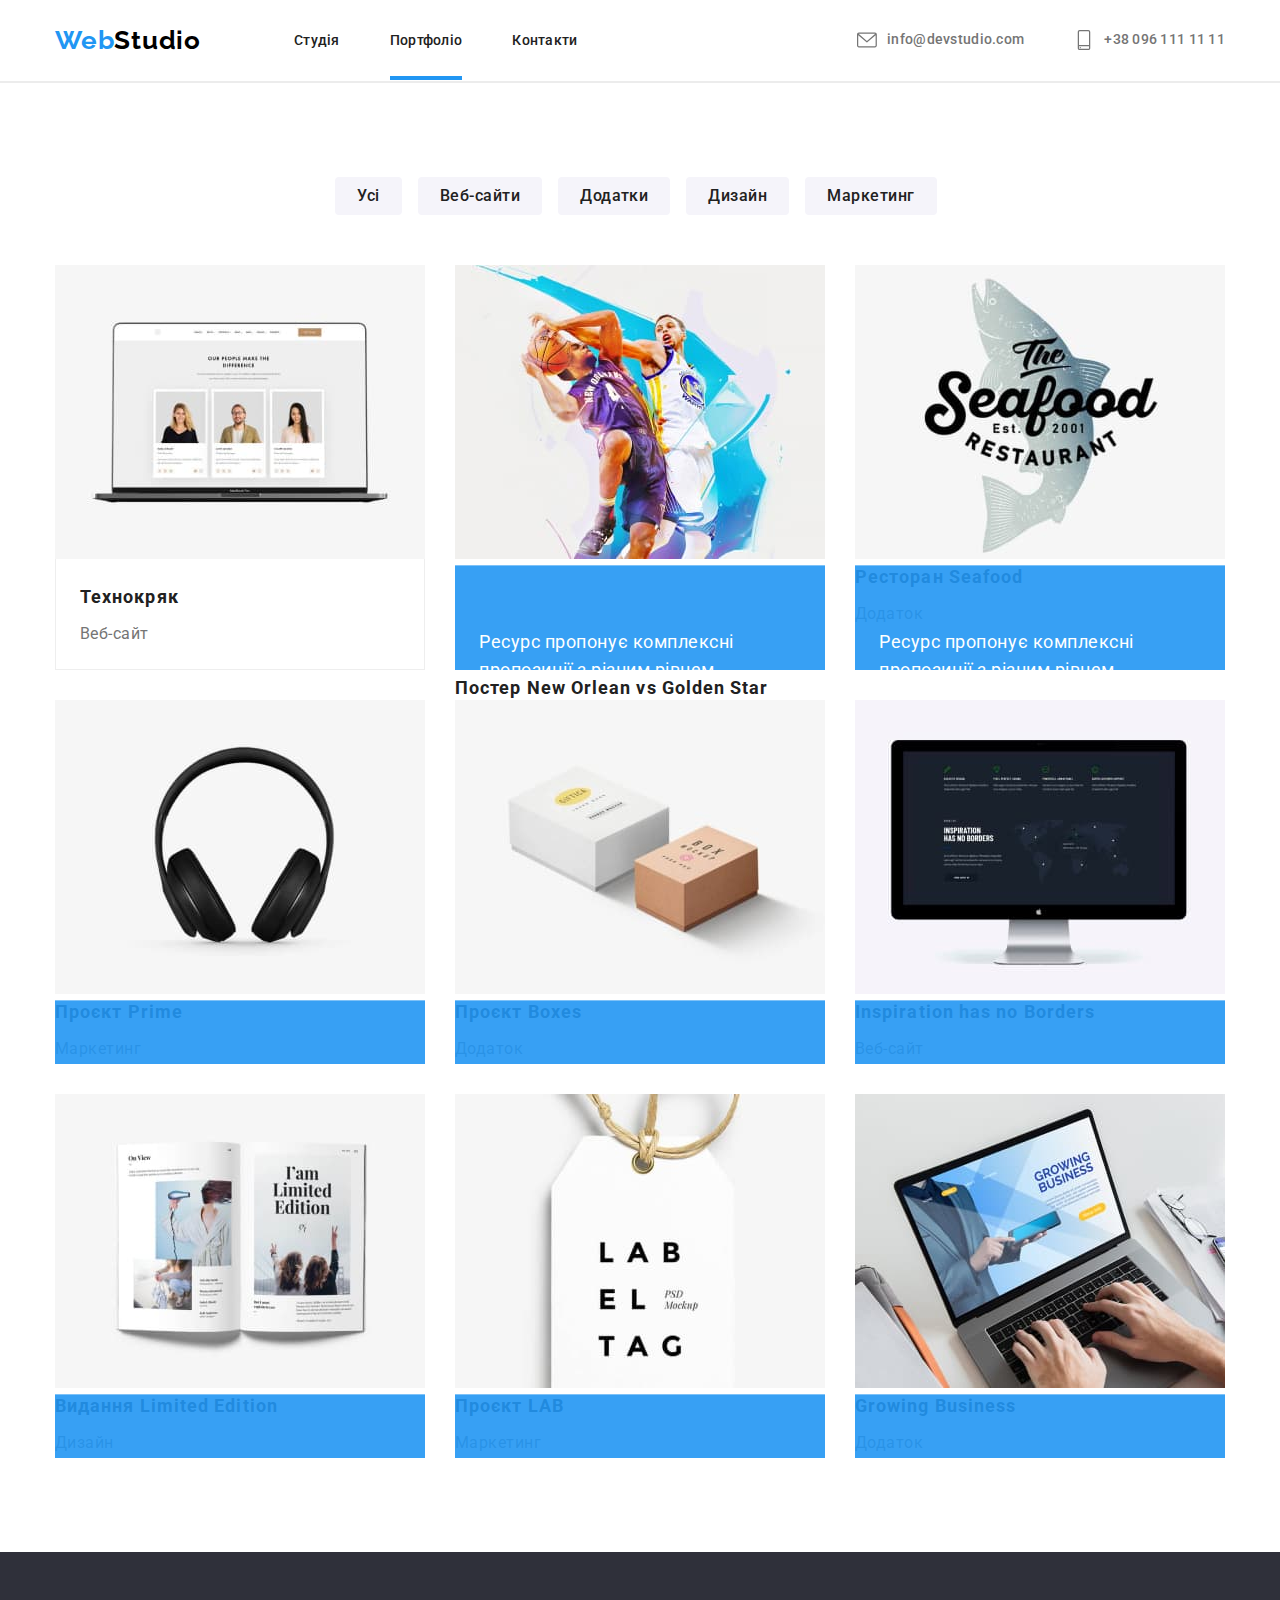
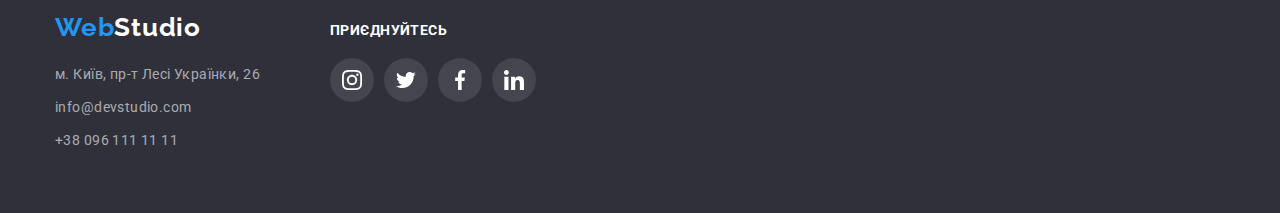
==== commit 41810477: "Працюю над картками портфоліо" ====
--- a/portfolio.html
+++ b/portfolio.html
@@ -60,7 +60,7 @@
         <!-- Реалізовані проекти компанії-->
         <ul class="projects">
           <li class="example">
-            <a href="#" target="_blank" rel="noopener noreferrer" class="projects-link"><img src="./images/teh.jpg"
+            <a href="#" target="_blank" rel="noopener noreferrer" class="projects-link"><img class="example-img" src="./images/teh.jpg"
                 alt="Сторінка сайту на дисплеї комп'ютеру" width="370" />
             <p class="text-project">Ресурс пропонує комплексні пропозиції з різним рівнем функціоналу та сервісів. Все
               це
@@ -73,7 +73,7 @@
           </li>
 
           <li class="example">
-            <a href="#" target="_blank" rel="noopener noreferrer" class="projects-link"><img src="./images/postrer.jpg"
+            <a href="#" target="_blank" rel="noopener noreferrer" class="projects-link"><img class="example-img" src="./images/postrer.jpg"
                 alt="Баскетболисти" width="370" />
             <p class="text-project">Ресурс пропонує комплексні пропозиції з різним рівнем функціоналу та сервісів. Все
               це
@@ -86,9 +86,8 @@
           </li>
 
           <li class="example">
-            <!-- <div class="example-card"> -->
-            <a href="#" target="_blank" rel="noopener noreferrer" class="projects-link">
-              <img src="./images/restaurant.jpg" alt="Логотип рестарану" width="370" />
+                       <a href="#" target="_blank" rel="noopener noreferrer" class="projects-link">
+              <img class="example-img" src="./images/restaurant.jpg" alt="Логотип рестарану" width="370" />
             <p class="text-project">Ресурс пропонує комплексні пропозиції з різним рівнем функціоналу та сервісів. Все
               це
               дозволить відвідувачу отримати вичерпні відомості про компанію чи приватну особу.</p>
@@ -100,9 +99,8 @@
           </li>
 
           <li class="example">
-
             <a href="#" target="_blank" rel="noopener noreferrer" class="projects-link">
-              <img src="./images/prime.jpg" alt="Навушники" width="370" />
+              <img class="example-img" src="./images/prime.jpg" alt="Навушники" width="370" />
             <p class="text-project">Ресурс пропонує комплексні пропозиції з різним рівнем функціоналу та сервісів. Все
               це
               дозволить відвідувачу отримати вичерпні відомості про компанію чи приватну особу.</p>
@@ -114,7 +112,7 @@
           </li>
 
           <li class="example">
-            <a href="#" target="_blank" rel="noopener noreferrer" class="projects-link"><img src="./images/boxes.jpg"
+            <a href="#" target="_blank" rel="noopener noreferrer" class="projects-link"><img class="example-img" src="./images/boxes.jpg"
                 alt="Дві коробки" width="370" />
             <p class="text-project">Ресурс пропонує комплексні пропозиції з різним рівнем функціоналу та сервісів. Все
               це
@@ -127,7 +125,7 @@
           </li>
 
           <li class="example">
-            <a href="#" target="_blank" rel="noopener noreferrer" class="projects-link"><img src="./images/inspir.jpg"
+            <a href="#" target="_blank" rel="noopener noreferrer" class="projects-link"><img class="example-img" src="./images/inspir.jpg"
                 alt="Монітор" width="370" />
             <p class="text-project">Ресурс пропонує комплексні пропозиції з різним рівнем функціоналу та сервісів. Все
               це
@@ -140,9 +138,8 @@
           </li>
 
           <li class="example">
-
             <a href="#" target="_blank" rel="noopener noreferrer" class="projects-link">
-              <img src="./images/edition.jpg" alt="Відкритий журнал з фото" width="370" />
+              <img class="example-img" src="./images/edition.jpg" alt="Відкритий журнал з фото" width="370" />
             <p class="text-project">Ресурс пропонує комплексні пропозиції з різним рівнем функціоналу та сервісів. Все
               це
               дозволить відвідувачу отримати вичерпні відомості про компанію чи приватну особу.</p>
@@ -154,8 +151,7 @@
           </li>
 
           <li class="example">
-
-            <a href="#" target="_blank" rel="noopener noreferrer" class="projects-link"><img src="./images/lab.jpg"
+            <a href="#" target="_blank" rel="noopener noreferrer" class="projects-link"><img class="example-img" src="./images/lab.jpg"
                 alt="Паперова етикетка на мотузці" width="370" />
             <p class="text-project">Ресурс пропонує комплексні пропозиції з різним рівнем функціоналу та сервісів. Все
               це
@@ -168,7 +164,7 @@
           </li>
 
           <li class="example">
-            <a href="#" target="_blank" rel="noopener noreferrer" class="projects-link"><img src="./images/business.jpg"
+            <a href="#" target="_blank" rel="noopener noreferrer" class="projects-link"><img class="example-img" src="./images/business.jpg"
                 alt="Работа за ноутбуком" width="370" />
             <p class="text-project">Ресурс пропонує комплексні пропозиції з різним рівнем функціоналу та сервісів. Все
               це
--- a/css/styles.css
+++ b/css/styles.css
@@ -470,16 +470,12 @@
   display: flex;
   flex-wrap: wrap;
   justify-content: center;
+  gap: 30px;
 }
 .projects .example {
-  width: 370px;
-  height: 294px;
-  margin-right: 30px;
-  margin-bottom: 30px;
-  text-align: left;
   background: var(--main-background-color);
-  border: 1px solid #eeeeee;
-  transition: box-shadow 250ms cubic-bezier(0.4, 0, 0.2, 1);}
+  /* transition: box-shadow 250ms cubic-bezier(0.4, 0, 0.2, 1); */
+}
  
 .projects .example:hover {
   box-shadow: 0px 1px 1px rgba(0, 0, 0, 0.12), 0px 4px 4px rgba(0, 0, 0, 0.06),
@@ -494,9 +490,16 @@
   margin-bottom: 0px;
 }
 .projects-desc {
-  width: 370px;
-  height: 110px;
-  padding: 20px 24px;
+ position: relative;
+ z-index: 4;
+ padding: 20px 24px;
+ border-bottom: 1px solid #eeeeee;
+ border-left: 1px solid #eeeeee;
+ border-right: 1px solid #eeeeee;
+ background-color: var(--main-background-color);
+}
+ .example-img {
+  display: block;
 }
 .projects-title {
   margin-top: 0;
@@ -509,8 +512,6 @@
 }
 
 .projects-text {
-  /* margin-bottom: 20px;
-  padding-left: 24px; */
   font-size: 16px;
   line-height: 1.88;
   letter-spacing: 0.03em;
@@ -526,8 +527,6 @@
 }
 .text-project {
   position: absolute;
-  width: 100%;
-  height: 100%;
   top: 0;
   left: 0;
   padding: 63px 24px;
@@ -537,10 +536,12 @@
   color: var(--white-text-color);
   background-color: rgba(33, 150, 243, 0.9);
   overflow: auto;
-  transform: translateY(100%); 
+  transform: translateY(102%); 
+  transition: transform 250ms cubic-bezier(0.4, 0, 0.2, 1);
   }
-.projects-link:hover,
-.projects-link:focus {
+
+.projects-link:hover .text-project,
+.projects-link:focus .text-project {
   color: var(--accent-text-color);
   transform: translateY(0%); 
   transition: transform 250ms cubic-bezier(0.4, 0, 0.2, 1);
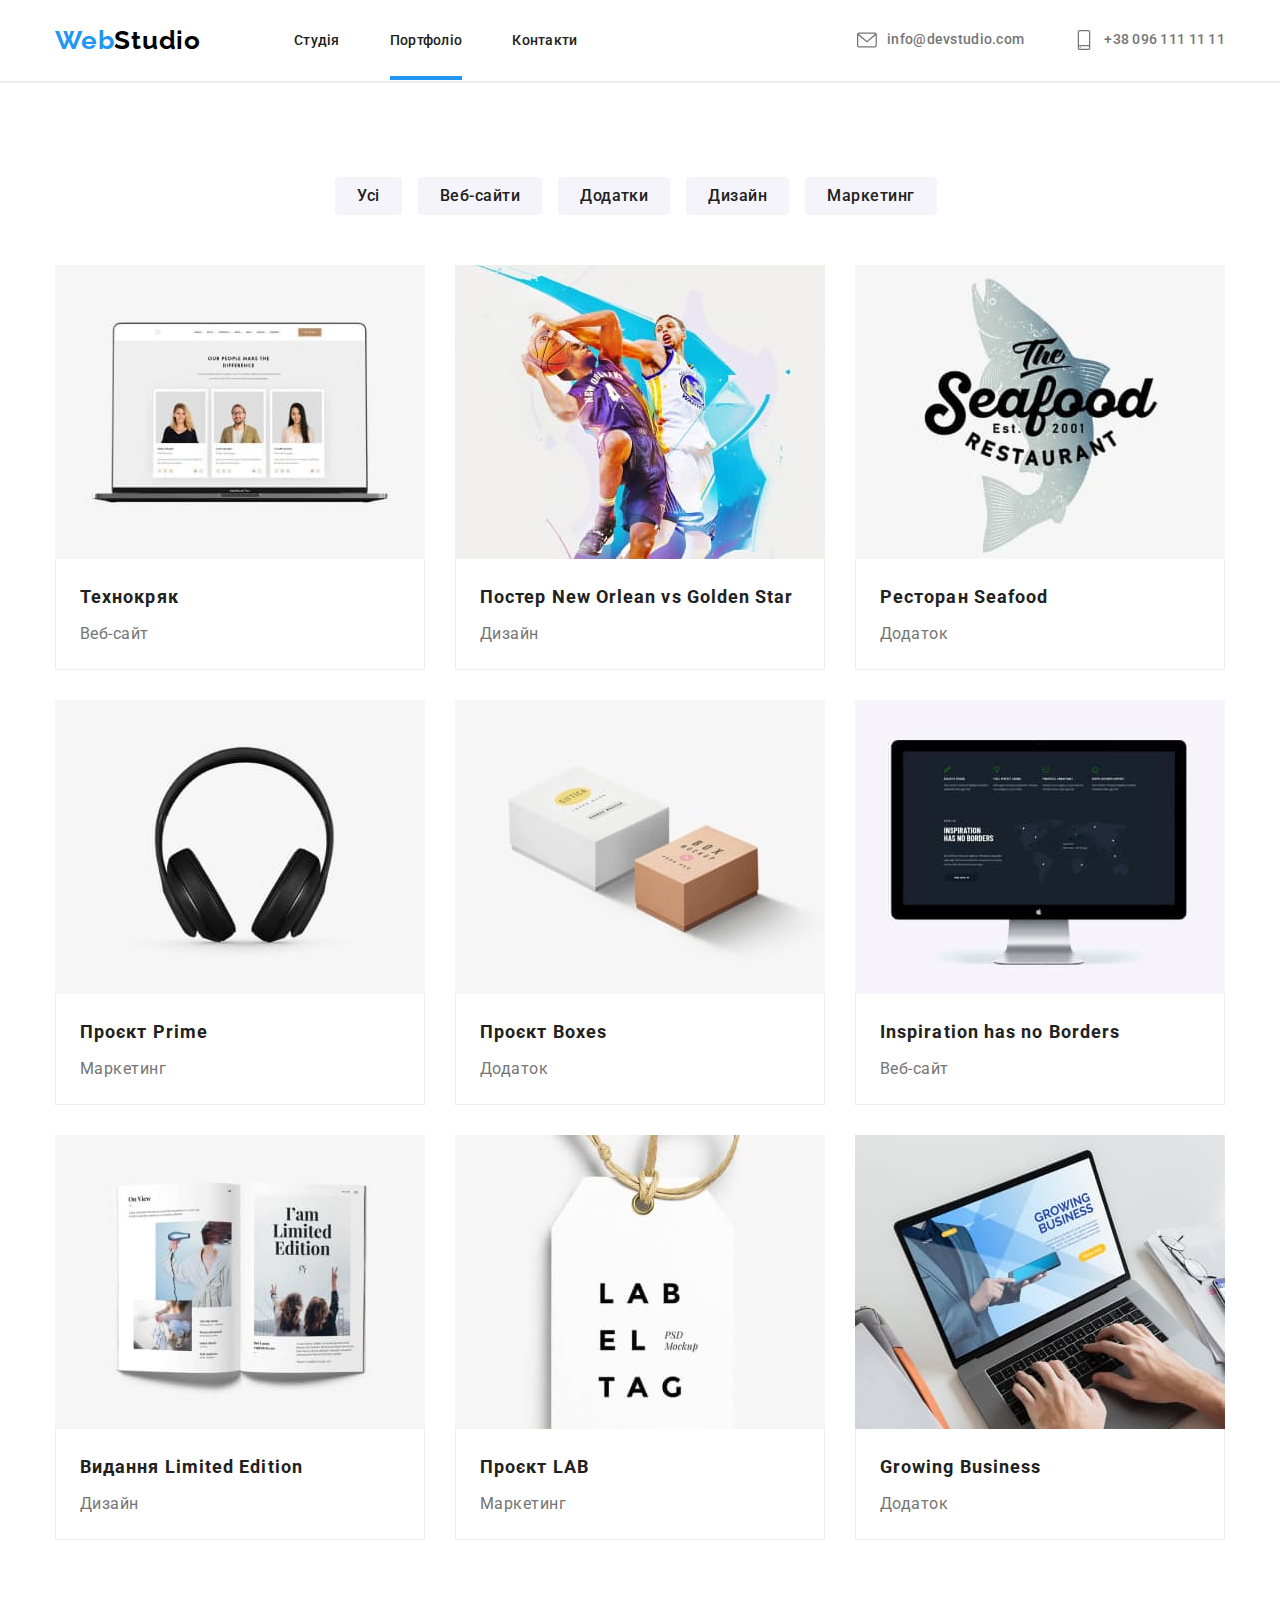
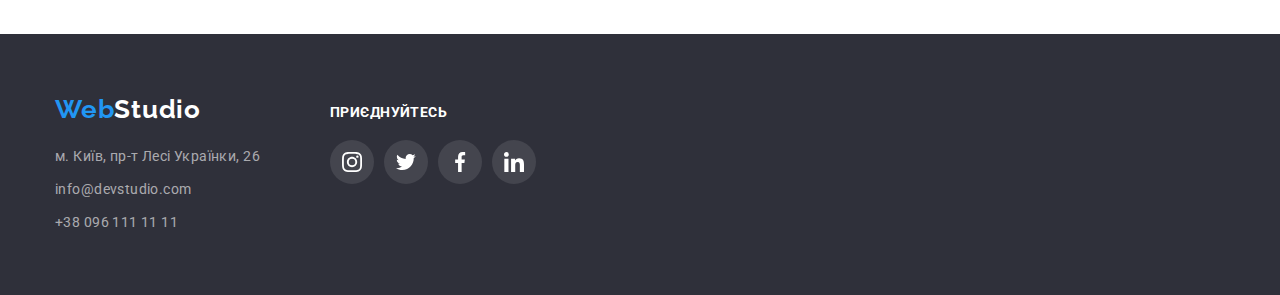
==== commit 8d9b6fdc: "Виконання модального вікна" ====
--- a/portfolio.html
+++ b/portfolio.html
@@ -60,120 +60,120 @@
         <!-- Реалізовані проекти компанії-->
         <ul class="projects">
           <li class="example">
-            <a href="#" target="_blank" rel="noopener noreferrer" class="projects-link"><img class="example-img" src="./images/teh.jpg"
-                alt="Сторінка сайту на дисплеї комп'ютеру" width="370" />
-            <p class="text-project">Ресурс пропонує комплексні пропозиції з різним рівнем функціоналу та сервісів. Все
-              це
-              дозволить відвідувачу отримати вичерпні відомості про компанію чи приватну особу.</p>
-            <div class="projects-desc">
-              <h2 class="projects-title">Технокряк</h2>
-              <p class="projects-text">Веб-сайт</p>
-            </div>
-          </a>
-          </li>
-
-          <li class="example">
-            <a href="#" target="_blank" rel="noopener noreferrer" class="projects-link"><img class="example-img" src="./images/postrer.jpg"
-                alt="Баскетболисти" width="370" />
-            <p class="text-project">Ресурс пропонує комплексні пропозиції з різним рівнем функціоналу та сервісів. Все
-              це
-              дозволить відвідувачу отримати вичерпні відомості про компанію чи приватну особу.</p>
-            <div class="desc">
-              <h2 class="projects-title">Постер New Orlean vs Golden Star</h2>
-              <p class="projects-text">Дизайн</p>
-            </a>
-            </div>
-          </li>
-
-          <li class="example">
-                       <a href="#" target="_blank" rel="noopener noreferrer" class="projects-link">
+            <a href="#" target="_blank" rel="noopener noreferrer" class="projects-link"><img class="example-img"
+                src="./images/teh.jpg" alt="Сторінка сайту на дисплеї комп'ютеру" width="370" />
+              <p class="text-project">Ресурс пропонує комплексні пропозиції з різним рівнем функціоналу та сервісів. Все
+                це
+                дозволить відвідувачу отримати вичерпні відомості про компанію чи приватну особу.</p>
+              <div class="projects-desc">
+                <h2 class="projects-title">Технокряк</h2>
+                <p class="projects-text">Веб-сайт</p>
+              </div>
+            </a>
+          </li>
+
+          <li class="example">
+            <a href="#" target="_blank" rel="noopener noreferrer" class="projects-link"><img class="example-img"
+                src="./images/postrer.jpg" alt="Баскетболисти" width="370" />
+              <p class="text-project">Ресурс пропонує комплексні пропозиції з різним рівнем функціоналу та сервісів. Все
+                це
+                дозволить відвідувачу отримати вичерпні відомості про компанію чи приватну особу.</p>
+              <div class="projects-desc">
+                <h2 class="projects-title">Постер New Orlean vs Golden Star</h2>
+                <p class="projects-text">Дизайн</p>
+              </div>
+            </a>
+          </li>
+
+          <li class="example">
+            <a href="#" target="_blank" rel="noopener noreferrer" class="projects-link">
               <img class="example-img" src="./images/restaurant.jpg" alt="Логотип рестарану" width="370" />
-            <p class="text-project">Ресурс пропонує комплексні пропозиції з різним рівнем функціоналу та сервісів. Все
-              це
-              дозволить відвідувачу отримати вичерпні відомості про компанію чи приватну особу.</p>
-            <div class="desc">
-              <h2 class="projects-title">Ресторан Seafood</h2>
-              <p class="projects-text">Додаток</p>
-            </div>
-          </a>
+              <p class="text-project">Ресурс пропонує комплексні пропозиції з різним рівнем функціоналу та сервісів. Все
+                це
+                дозволить відвідувачу отримати вичерпні відомості про компанію чи приватну особу.</p>
+              <div class="projects-desc">
+                <h2 class="projects-title">Ресторан Seafood</h2>
+                <p class="projects-text">Додаток</p>
+              </div>
+            </a>
           </li>
 
           <li class="example">
             <a href="#" target="_blank" rel="noopener noreferrer" class="projects-link">
               <img class="example-img" src="./images/prime.jpg" alt="Навушники" width="370" />
-            <p class="text-project">Ресурс пропонує комплексні пропозиції з різним рівнем функціоналу та сервісів. Все
-              це
-              дозволить відвідувачу отримати вичерпні відомості про компанію чи приватну особу.</p>
-            <div class="desc">
-              <h2 class="projects-title">Проєкт Prime</h2>
-              <p class="projects-text">Маркетинг</p>
-            </div>
-          </a>
-          </li>
-
-          <li class="example">
-            <a href="#" target="_blank" rel="noopener noreferrer" class="projects-link"><img class="example-img" src="./images/boxes.jpg"
-                alt="Дві коробки" width="370" />
-            <p class="text-project">Ресурс пропонує комплексні пропозиції з різним рівнем функціоналу та сервісів. Все
-              це
-              дозволить відвідувачу отримати вичерпні відомості про компанію чи приватну особу.</p>
-            <div class="desc">
-              <h2 class="projects-title">Проєкт Boxes</h2>
-              <p class="projects-text">Додаток</p>
-            </div>
-          </a>
-          </li>
-
-          <li class="example">
-            <a href="#" target="_blank" rel="noopener noreferrer" class="projects-link"><img class="example-img" src="./images/inspir.jpg"
-                alt="Монітор" width="370" />
-            <p class="text-project">Ресурс пропонує комплексні пропозиції з різним рівнем функціоналу та сервісів. Все
-              це
-              дозволить відвідувачу отримати вичерпні відомості про компанію чи приватну особу.</p>
-            <div class="desc">
-              <h2 class="projects-title">Inspiration has no Borders</h2>
-              <p class="projects-text">Веб-сайт</p>
-            </div>
-          </a>
+              <p class="text-project">Ресурс пропонує комплексні пропозиції з різним рівнем функціоналу та сервісів. Все
+                це
+                дозволить відвідувачу отримати вичерпні відомості про компанію чи приватну особу.</p>
+              <div class="projects-desc">
+                <h2 class="projects-title">Проєкт Prime</h2>
+                <p class="projects-text">Маркетинг</p>
+              </div>
+            </a>
+          </li>
+
+          <li class="example">
+            <a href="#" target="_blank" rel="noopener noreferrer" class="projects-link"><img class="example-img"
+                src="./images/boxes.jpg" alt="Дві коробки" width="370" />
+              <p class="text-project">Ресурс пропонує комплексні пропозиції з різним рівнем функціоналу та сервісів. Все
+                це
+                дозволить відвідувачу отримати вичерпні відомості про компанію чи приватну особу.</p>
+              <div class="projects-desc">
+                <h2 class="projects-title">Проєкт Boxes</h2>
+                <p class="projects-text">Додаток</p>
+              </div>
+            </a>
+          </li>
+
+          <li class="example">
+            <a href="#" target="_blank" rel="noopener noreferrer" class="projects-link"><img class="example-img"
+                src="./images/inspir.jpg" alt="Монітор" width="370" />
+              <p class="text-project">Ресурс пропонує комплексні пропозиції з різним рівнем функціоналу та сервісів. Все
+                це
+                дозволить відвідувачу отримати вичерпні відомості про компанію чи приватну особу.</p>
+              <div class="projects-desc">
+                <h2 class="projects-title">Inspiration has no Borders</h2>
+                <p class="projects-text">Веб-сайт</p>
+              </div>
+            </a>
           </li>
 
           <li class="example">
             <a href="#" target="_blank" rel="noopener noreferrer" class="projects-link">
               <img class="example-img" src="./images/edition.jpg" alt="Відкритий журнал з фото" width="370" />
-            <p class="text-project">Ресурс пропонує комплексні пропозиції з різним рівнем функціоналу та сервісів. Все
-              це
-              дозволить відвідувачу отримати вичерпні відомості про компанію чи приватну особу.</p>
-            <div class="desc">
-              <h2 class="projects-title">Видання Limited Edition</h2>
-              <p class="projects-text">Дизайн</p>
-            </div>
-          </a>
-          </li>
-
-          <li class="example">
-            <a href="#" target="_blank" rel="noopener noreferrer" class="projects-link"><img class="example-img" src="./images/lab.jpg"
-                alt="Паперова етикетка на мотузці" width="370" />
-            <p class="text-project">Ресурс пропонує комплексні пропозиції з різним рівнем функціоналу та сервісів. Все
-              це
-              дозволить відвідувачу отримати вичерпні відомості про компанію чи приватну особу.</p>
-            <div class="desc">
-              <h2 class="projects-title">Проєкт LAB</h2>
-              <p class="projects-text">Маркетинг</p>
-            </div>
-          </a>
-          </li>
-
-          <li class="example">
-            <a href="#" target="_blank" rel="noopener noreferrer" class="projects-link"><img class="example-img" src="./images/business.jpg"
-                alt="Работа за ноутбуком" width="370" />
-            <p class="text-project">Ресурс пропонує комплексні пропозиції з різним рівнем функціоналу та сервісів. Все
-              це
-              дозволить відвідувачу отримати вичерпні відомості про компанію чи приватну особу.</p>
-            <div class="desc">
-              <h2 class="projects-title">Growing Business</h2>
-              <p class="projects-text">Додаток</p>
-            </div>
-          </a>
+              <p class="text-project">Ресурс пропонує комплексні пропозиції з різним рівнем функціоналу та сервісів. Все
+                це
+                дозволить відвідувачу отримати вичерпні відомості про компанію чи приватну особу.</p>
+              <div class="projects-desc">
+                <h2 class="projects-title">Видання Limited Edition</h2>
+                <p class="projects-text">Дизайн</p>
+              </div>
+            </a>
+          </li>
+
+          <li class="example">
+            <a href="#" target="_blank" rel="noopener noreferrer" class="projects-link"><img class="example-img"
+                src="./images/lab.jpg" alt="Паперова етикетка на мотузці" width="370" />
+              <p class="text-project">Ресурс пропонує комплексні пропозиції з різним рівнем функціоналу та сервісів. Все
+                це
+                дозволить відвідувачу отримати вичерпні відомості про компанію чи приватну особу.</p>
+              <div class="projects-desc">
+                <h2 class="projects-title">Проєкт LAB</h2>
+                <p class="projects-text">Маркетинг</p>
+              </div>
+            </a>
+          </li>
+
+          <li class="example">
+            <a href="#" target="_blank" rel="noopener noreferrer" class="projects-link"><img class="example-img"
+                src="./images/business.jpg" alt="Работа за ноутбуком" width="370" />
+              <p class="text-project">Ресурс пропонує комплексні пропозиції з різним рівнем функціоналу та сервісів. Все
+                це
+                дозволить відвідувачу отримати вичерпні відомості про компанію чи приватну особу.</p>
+              <div class="projects-desc">
+                <h2 class="projects-title">Growing Business</h2>
+                <p class="projects-text">Додаток</p>
+              </div>
+            </a>
           </li>
 
         </ul>
--- a/css/styles.css
+++ b/css/styles.css
@@ -8,19 +8,24 @@
   --secondary-background-color: #f5f4fa;
   --borde-line-color: #ececec;
   --icon-color: #757575;
-}
+  --easy-go: 250ms cubic-bezier(0.4, 0, 0.2, 1);
+}
+
 body {
   margin: 0 auto;
   color: var(--primary-text-color);
   background-color: var(--main-background-color);
   font-family: Roboto, sans-serif;
 }
+
 ul {
   list-style-type: none;
 }
+
 a {
   text-decoration: none;
 }
+
 h1,
 h2,
 h3,
@@ -29,10 +34,12 @@
   margin: 0;
   padding: 0;
 }
+
 .section {
   padding-top: 94px;
   padding-bottom: 94px;
 }
+
 .container {
   max-width: 1200px;
   width: 100%;
@@ -40,17 +47,19 @@
   padding-left: 15px;
   margin: 0 auto;
 }
+
 /*Header*/
 .header {
   /* background-color: var(--main-background-color); */
   border-bottom: 2px solid var(--borde-line-color);
-
-}
+}
+
 .main-nav {
   display: flex;
   align-items: center;
   /* border-bottom: 2px solid var(--borde-line-color); */
 }
+
 /* Logo */
 .logo {
   font-family: 'Raleway';
@@ -62,12 +71,15 @@
   text-decoration: none;
   color: var(--accent-text-color);
 }
+
 .main-nav .logo {
   padding: 25px 93px 25px 0;
 }
+
 .logo .black {
   color: #000000;
 }
+
 /* Site-nav */
 .navigation {
   display: flex;
@@ -89,7 +101,6 @@
   /* transition: color 250ms cubic-bezier(0.4, 0, 0.2, 1); */
 }
 
-
 .navigation .link::after {
   content: "";
   position: absolute;
@@ -100,9 +111,9 @@
   width: 0%;
   height: 4px;
   background-color: #2196f3;
-  /* opacity: 0; */
-  transition: width 250ms cubic-bezier(0.4, 0, 0.2, 1);
-}
+  transition: width var(--easy-go);
+}
+
 .current:visited:after {
   background-color: var(--accent-text-color);
 }
@@ -110,10 +121,9 @@
 .navigation .link:hover:after,
 .navigation .link:focus:after,
 .link.current:after {
-    width: 100%;
-  }
-     
- 
+  width: 100%;
+}
+
 .contact .contact-link {
   display: flex;
   align-items: center;
@@ -122,17 +132,19 @@
   line-height: 1.14;
   letter-spacing: 0.02em;
   color: var(--secondary-text-color);
-  transition: color 250ms cubic-bezier(0.4, 0, 0.2, 1);
-}
+  transition: color var(--easy-go);
+}
+
 .navigation .page:not(:last-child),
 .contact .data:not(:last-child) {
   margin-right: 50px;
 }
+
 .site-nav .link:hover,
 .site-nav .link:focus,
 .contact-link:hover,
 .contact-link:focus {
-color: var(--accent-text-color);
+  color: var(--accent-text-color);
 }
 
 /*  Перехід на сторінки сайту з формою для листування та з'єднання скайпом*/
@@ -142,24 +154,21 @@
   justify-content: center;
   align-items: center;
 }
-/* .contact-link {
-  display: flex;
-  align-items: center;
-
-} */
+
 .data .icon {
   margin: 0;
   width: 20px;
   height: 20px;
   margin-right: 10px;
   fill: currentColor;
-  transition: color 250ms cubic-bezier(0.4, 0, 0.2, 1);
-  
-}
+  transition: color var(--easy-go);
+}
+
 .data .icon:hover,
 .data .icon:focus {
   fill: var(--accent-text-color);
 }
+
 /* Банер */
 .banner {
   padding: 200px 0px;
@@ -170,6 +179,7 @@
   background-size: cover;
   background-image: linear-gradient(to right, rgba(47, 48, 58, 0.4), rgba(47, 48, 58, 0.4)), url(../images/overlay.jpg);
 }
+
 .banner-text {
   margin-bottom: 30px;
   color: var(--white-text-color);
@@ -180,6 +190,7 @@
   letter-spacing: 0.06em;
   text-transform: uppercase;
 }
+
 /* Кнопка замовлення */
 .banner .order {
   justify-content: center;
@@ -196,8 +207,8 @@
   border: none;
   color: var(--white-text-color);
   background-color: var(--accent-text-color);
-  /* box-shadow: 0px 4px 4px rgba(0, 0, 0, 0.15); */
-}
+}
+
 /* Модальне вікно */
 .backdrop {
   position: fixed;
@@ -205,50 +216,59 @@
   left: 0;
   width: 100%;
   height: 100%;
-  background-color: rgba(0, 0, 0, 0.2);;
-}
+  background-color: rgba(0, 0, 0, 0.2);
+  opacity: 1;
+  transform: opacity var(--easy-go);
+}
+
+.backdrop.is-hidden .modal {
+  transform: translate(-50%, -50%) scale(0, 9);
+}
+
 .backdrop.is-hidden {
   opacity: 0;
   pointer-events: none;
-  /* visibility: ; */
-}
+  visibility: hidden;
+  transform: translate(-50%, -50%) scale(0);
+}
+
 .modal {
   position: absolute;
   top: 50%;
   left: 50%;
-  transform: translate(-50%, -50%);
- /* display: block; */
-    min-width: 528px;
+  transform: translate(-50%, -50%) scale(1);
+  min-width: 528px;
   min-height: 581px;
   padding: 40px;
   overflow: auto;
   background-color: var(--main-background-color);
   box-shadow: 0px 4px 4px rgba(0, 0, 0, 0.15);
   border-radius: 4px;
-}
+  transition: transform var(--easy-go);
+
+}
+
 .close-btn {
   position: absolute;
   top: 8px;
   right: 8px;
   width: 30px;
   height: 30px;
+  border-radius: 50%;
   background: var(--main-background-color);
   border: 1px solid rgba(0, 0, 0, 0.1);
-  border-radius: 50%;
-}
-.close-btn::before {
-  content: "";
-  position: absolute;
-  width: 30px ;
-  height:30px;
-  background-image: url() ;
-}
+  background-image: url(../images/close.svg);
+  background-repeat: no-repeat;
+  background-position: center;
+}
+
 /* Секція переваг */
 
 /* Ховаємо заголовок */
 .block-title {
   display: none;
 }
+
 /* Для зоголовків одного типу сторінки */
 .text-title {
   margin-bottom: 50px;
@@ -259,55 +279,58 @@
   text-align: center;
   letter-spacing: 0.03em;
 }
+
 .proces {
   display: flex;
   justify-content: space-between;
 }
+
 .list {
   display: flex;
   justify-content: space-between;
   margin-bottom: 94px;
 }
+
 .list .card {
   min-width: 270px;
   margin-right: 30px;
   text-align: start;
 }
+
 .list .card:last-child {
   margin-right: 0;
 }
+
 /* Стилізуємо фото процесу роботи */
 .proces .photo {
   display: block;
   position: relative;
   margin-right: 30px;
 }
+
 .proces .text-proces {
   position: absolute;
   display: inline-block;
   z-index: 2;
-  /* align-items: center; */
-  /* justify-content: center; */
   left: 0;
   bottom: 0;
   padding: 27px 10px;
   width: 370px;
-  /* width: 100%;
-  height: 70px; */
   font-weight: 700;
-font-size: 14px;
-line-height: 1.14;
-text-align: center;
-letter-spacing: 0.03em;
-text-transform: uppercase;
-color: var(--white-text-color);
-background-color: rgba(47, 48, 58, 0.8);;
-
-
-}
+  font-size: 14px;
+  line-height: 1.14;
+  text-align: center;
+  letter-spacing: 0.03em;
+  text-transform: uppercase;
+  color: var(--white-text-color);
+  background-color: rgba(47, 48, 58, 0.8);
+  ;
+}
+
 .proces .photo:last-child {
   margin-right: 0;
 }
+
 .card .box {
   display: flex;
   width: 270px;
@@ -318,6 +341,7 @@
   justify-content: center;
   align-items: center;
 }
+
 .advantage {
   margin-top: 0;
   margin-bottom: 10px;
@@ -327,6 +351,7 @@
   line-height: 1.14;
   letter-spacing: 0.03em;
 }
+
 .text {
   margin-top: 0;
   font-size: 14px;
@@ -334,15 +359,18 @@
   letter-spacing: 0.03em;
   color: var(--secondary-text-color);
 }
+
 /* Секція команди */
 .team-board {
   background-color: var(--secondary-background-color);
 }
+
 .team-card {
   display: flex;
   justify-content: space-between;
   gap: 30px;
 }
+
 .team-card .file {
   max-width: 270px;
   text-align: center;
@@ -351,6 +379,7 @@
     0px 2px 1px rgba(0, 0, 0, 0.2);
   border-radius: 0px 0px 4px 4px;
 }
+
 .name {
   margin-bottom: 10px;
   color: var(--primary-text-color);
@@ -359,6 +388,7 @@
   line-height: 1.19;
   letter-spacing: 0.03em;
 }
+
 .career {
   margin-top: 0;
   margin-bottom: 30px;
@@ -368,9 +398,11 @@
   line-height: 1.19;
   letter-spacing: 0.03em;
 }
+
 .team-photo {
   margin-bottom: 30px;
 }
+
 /* <!-- Посилання на соціальні мережи --> */
 .social {
   display: flex;
@@ -383,6 +415,7 @@
   height: 44px;
   gap: 10px;
 }
+
 .social .item-link {
   display: flex;
   align-items: center;
@@ -391,14 +424,16 @@
   height: 44px;
   border-radius: 50%;
   fill: var(--icon-color);
-  transition: fill 250ms cubic-bezier(0.4, 0, 0.2, 1);
-  transition: background-color 250ms cubic-bezier(0.4, 0, 0.2, 1);
-}
+  transition: fill var(--easy-go);
+  transition: background-color var(--easy-go);
+}
+
 .social .item-link:hover,
 .social .item-link:focus {
   fill: var(--main-background-color);
   background-color: var(--accent-text-color);
 }
+
 /* Логотипи компаній постійних клієнтів  */
 .clients {
   display: flex;
@@ -406,6 +441,7 @@
   gap: 30px;
   flex-wrap: wrap;
 }
+
 .clients .logo-link {
   display: flex;
   align-items: center;
@@ -417,8 +453,9 @@
   fill: var(--icon-color);
   border: 1px solid #afb1b8;
   border-radius: 4px;
-  transition: fill 250ms cubic-bezier(0.4, 0, 0.2, 1);
-}
+  transition: fill var(--easy-go);
+}
+
 .clients .logo-link:hover,
 .clients .logo-link:focus {
   fill: var(--accent-text-color);
@@ -435,12 +472,15 @@
   display: flex;
   justify-content: center;
 }
+
 .btn .sort {
   margin-right: 8px;
 }
+
 .btn .sort:last-child {
   margin-right: 0px;
 }
+
 .btn button {
   padding: 6px 22px;
   border-radius: 4px;
@@ -454,17 +494,16 @@
   border: none;
   color: var(--title-text-color);
   background-color: var(--secondary-background-color);
-  transition: color 250ms cubic-bezier(0.4, 0, 0.2, 1);
-  transition: background-color 250ms cubic-bezier(0.4, 0, 0.2, 1);
-}
+  transition: color var(--easy-go);
+  transition: background-color var(--easy-go);
+}
+
 .btn button:hover,
 .btn button:focus {
   color: var(--white-text-color);
   background-color: var(--accent-text-color);
 }
 
-
-
 /* Реалізовані проекти компанії */
 .projects {
   display: flex;
@@ -472,35 +511,41 @@
   justify-content: center;
   gap: 30px;
 }
+
 .projects .example {
   background: var(--main-background-color);
   /* transition: box-shadow 250ms cubic-bezier(0.4, 0, 0.2, 1); */
 }
- 
+
 .projects .example:hover {
   box-shadow: 0px 1px 1px rgba(0, 0, 0, 0.12), 0px 4px 4px rgba(0, 0, 0, 0.06),
     1px 4px 6px rgba(0, 0, 0, 0.16);
-    /* transform: translateY(100%);  */
-   transition: transform 250ms cubic-bezier(0.4, 0, 0.2, 1);
-}
+  /* transform: translateY(100%);  */
+  transition: transform var(--easy-go);
+}
+
 .projects .example:nth-child(3n) {
   margin-right: 0px;
 }
+
 .projects .example:nth-last-child(-n + 3) {
   margin-bottom: 0px;
 }
+
 .projects-desc {
- position: relative;
- z-index: 4;
- padding: 20px 24px;
- border-bottom: 1px solid #eeeeee;
- border-left: 1px solid #eeeeee;
- border-right: 1px solid #eeeeee;
- background-color: var(--main-background-color);
-}
- .example-img {
+  position: relative;
+  z-index: 4;
+  padding: 20px 24px;
+  border-bottom: 1px solid #eeeeee;
+  border-left: 1px solid #eeeeee;
+  border-right: 1px solid #eeeeee;
+  background-color: var(--main-background-color);
+}
+
+.example-img {
   display: block;
 }
+
 .projects-title {
   margin-top: 0;
   margin-bottom: 4px;
@@ -525,6 +570,7 @@
   width: 100%;
   height: 100%;
 }
+
 .text-project {
   position: absolute;
   top: 0;
@@ -536,20 +582,16 @@
   color: var(--white-text-color);
   background-color: rgba(33, 150, 243, 0.9);
   overflow: auto;
-  transform: translateY(102%); 
-  transition: transform 250ms cubic-bezier(0.4, 0, 0.2, 1);
-  }
+  transform: translateY(102%);
+  transition: transform var(--easy-go);
+}
 
 .projects-link:hover .text-project,
 .projects-link:focus .text-project {
   color: var(--accent-text-color);
-  transform: translateY(0%); 
-  transition: transform 250ms cubic-bezier(0.4, 0, 0.2, 1);
-}
-
-
-
-
+  transform: translateY(0%);
+  transition: transform var(--easy-go);
+}
 
 /* Footer */
 .footer {
@@ -560,24 +602,30 @@
   padding-bottom: 60px;
   background-color: var(--dark-background-color);
 }
+
 .footer .info {
   display: flex;
   margin-right: auto;
   gap: 70px;
 }
+
 .footer .logo {
   display: block;
   margin-bottom: 20px;
 }
+
 .white {
   color: var(--white-text-color);
 }
+
 .address .point {
   margin-bottom: 9px;
 }
+
 .address .point:last-child {
   margin-bottom: 0px;
 }
+
 .link-contacts {
   display: block;
   font-size: 14px;
@@ -586,8 +634,9 @@
   text-decoration: none;
   font-style: normal;
   color: rgba(255, 255, 255, 0.6);
-  transition: color 250ms cubic-bezier(0.4, 0, 0.2, 1);
-}
+  transition: color var(--easy-go);
+}
+
 .adress .link:hover,
 .adress .link:focus,
 .link-contacts:hover,
@@ -599,12 +648,14 @@
   display: block;
   padding-top: 11px;
 }
+
 .social-footer {
   display: flex;
   justify-content: center;
   align-items: flex-end;
   gap: 10px;
 }
+
 .social-text {
   margin-top: 0;
   margin-right: 0;
@@ -616,6 +667,7 @@
   text-transform: uppercase;
   color: var(--main-background-color);
 }
+
 .social-footer .item-link {
   display: flex;
   align-items: center;
@@ -625,9 +677,10 @@
   border-radius: 50%;
   fill: var(--white-text-color);
   background: rgba(255, 255, 255, 0.1);
-  transition: fill 250ms cubic-bezier(0.4, 0, 0.2, 1);
-  transition: background-color 250ms cubic-bezier(0.4, 0, 0.2, 1);
-}
+  transition: fill var(--easy-go);
+  transition: background-color var(--easy-go);
+}
+
 .social-footer .item-link:hover,
 .social-footer .item-link:focus {
   fill: var(--main-background-color);
@@ -644,4 +697,4 @@
 /* Колір сторінки #FFFFFF*/
 /* Колір банеру та футеру #2F303A/
 /* Колір секції команди #F5F4FA;/
-/* Колір контактів футеру rgba(255, 255, 255, 0.6); */
+/* Колір контактів футеру rgba(255, 255, 255, 0.6); */